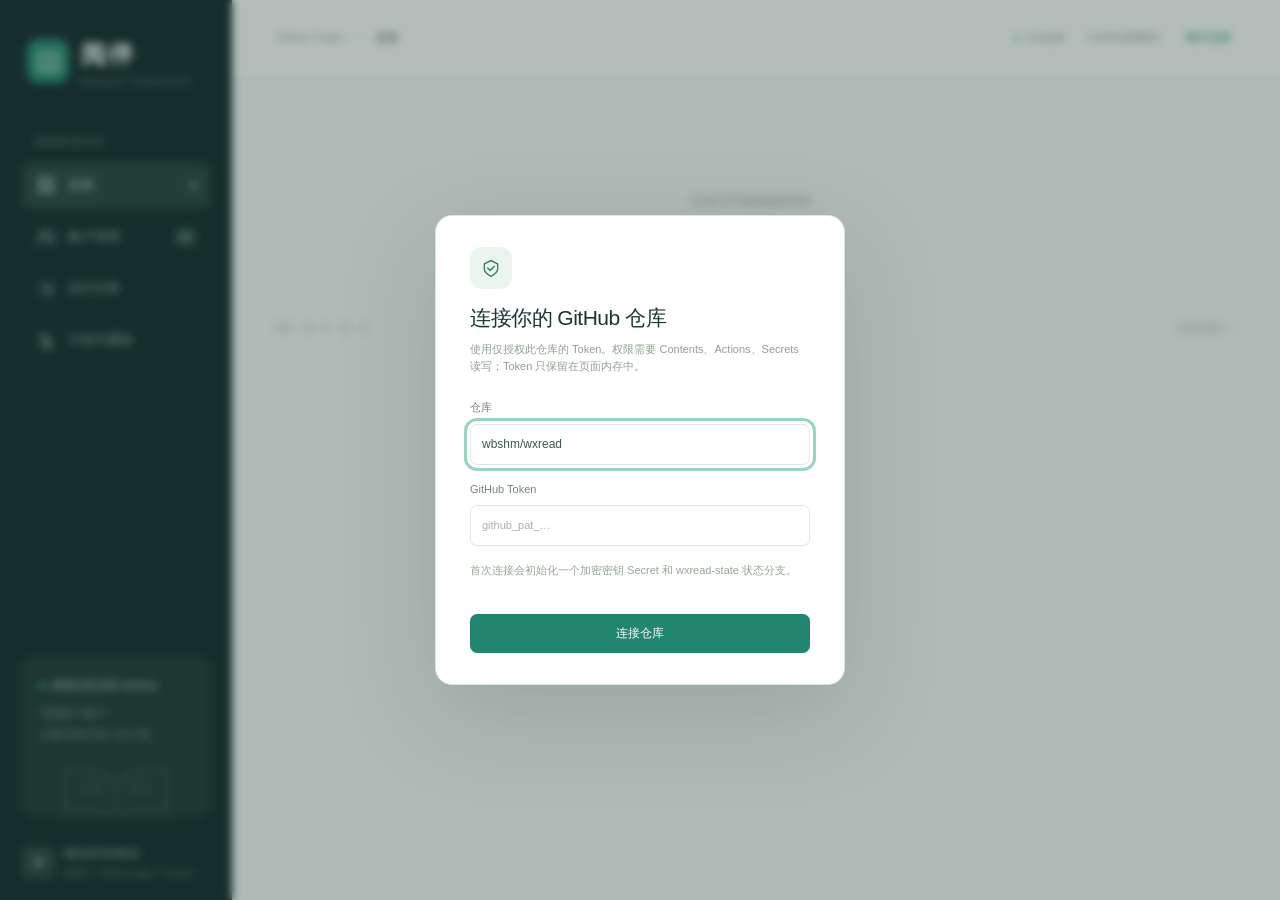
==== pages/index.html @ b6daaddf "Add GitHub Pages account dashboard with encrypted Actions control" ====
<!doctype html>
<html lang="zh-CN">
<head>
  <meta charset="utf-8"><meta name="viewport" content="width=device-width,initial-scale=1">
  <title>阅伴 · 微信读书控制台</title><meta http-equiv="Content-Security-Policy" content="default-src 'self'; script-src 'self' 'wasm-unsafe-eval'; style-src 'self'; img-src 'self' data:; connect-src 'self' https://api.github.com; base-uri 'self'; form-action 'self'">
  <meta name="description" content="一个安静、清晰的微信读书多账户管理空间。">
  <link rel="icon" href="./static/favicon.svg" type="image/svg+xml"><link rel="stylesheet" href="./static/style.css"><script defer src="./static/libsodium.js"></script><script defer src="./static/libsodium-wrappers.js"></script><script defer src="./static/github.js"></script><script defer src="./static/app.js"></script>
</head>
<body>
<svg class="sprite" xmlns="http://www.w3.org/2000/svg"><defs>
  <symbol id="i-book" viewBox="0 0 24 24"><path d="M12 6c-3-2-6-2-9-1v15c3-1 6-1 9 1 3-2 6-2 9-1V5c-3-1-6-1-9 1Zm0 0v15"/></symbol>
  <symbol id="i-grid" viewBox="0 0 24 24"><rect x="3" y="3" width="7" height="7" rx="2"/><rect x="14" y="3" width="7" height="7" rx="2"/><rect x="3" y="14" width="7" height="7" rx="2"/><rect x="14" y="14" width="7" height="7" rx="2"/></symbol>
  <symbol id="i-users" viewBox="0 0 24 24"><circle cx="9" cy="8" r="4"/><path d="M2 21v-2a7 7 0 0 1 14 0v2M17 4a4 4 0 0 1 0 8m1 3a6 6 0 0 1 4 6"/></symbol>
  <symbol id="i-clock" viewBox="0 0 24 24"><circle cx="12" cy="12" r="9"/><path d="M12 7v5l3 2"/></symbol>
  <symbol id="i-list" viewBox="0 0 24 24"><path d="M8 6h13M8 12h13M8 18h13M3 6h.1M3 12h.1M3 18h.1"/></symbol>
  <symbol id="i-settings" viewBox="0 0 24 24"><path d="M4 7h16M4 17h16"/><circle cx="9" cy="7" r="3"/><circle cx="15" cy="17" r="3"/></symbol>
  <symbol id="i-plus" viewBox="0 0 24 24"><path d="M12 5v14M5 12h14"/></symbol>
  <symbol id="i-arrow" viewBox="0 0 24 24"><path d="M5 12h14m-5-5 5 5-5 5"/></symbol>
  <symbol id="i-check" viewBox="0 0 24 24"><path d="m5 12 4 4L19 6"/></symbol>
  <symbol id="i-play" viewBox="0 0 24 24"><path d="m8 5 11 7-11 7Z"/></symbol>
  <symbol id="i-stop" viewBox="0 0 24 24"><rect x="6" y="6" width="12" height="12" rx="2"/></symbol>
  <symbol id="i-mail" viewBox="0 0 24 24"><rect x="3" y="5" width="18" height="14" rx="3"/><path d="m3 6 9 7 9-7"/></symbol>
  <symbol id="i-qr" viewBox="0 0 24 24"><path d="M9 3H3v6h6ZM21 3h-6v6h6ZM9 15H3v6h6ZM15 15h3v3h3v3h-6Zm6-3v3M12 3v3M3 12h3m6 0v6"/></symbol>
  <symbol id="i-close" viewBox="0 0 24 24"><path d="m6 6 12 12M18 6 6 18"/></symbol>
  <symbol id="i-edit" viewBox="0 0 24 24"><path d="m15 5 4 4M4 20l4-1L20 7a3 3 0 0 0-4-4L4 15Z"/></symbol>
  <symbol id="i-shield" viewBox="0 0 24 24"><path d="m12 3 8 4v6c0 4-4 7-8 9-4-2-8-5-8-9V7Zm-4 9 3 3 5-5"/></symbol>
</defs></svg>
<div class="app-shell">
  <aside class="sidebar">
    <a class="brand" href="./"><span class="brand-symbol"><svg class="icon"><use href="#i-book"/></svg></span><span>阅伴<small>WEREAD COMPANION</small></span></a>
    <div class="nav-label">我的阅读空间</div>
    <nav aria-label="主导航">
      <button class="nav-item active" data-view="overview"><svg class="icon"><use href="#i-grid"/></svg>总览<span class="nav-dot"></span></button>
      <button class="nav-item" data-view="accounts"><svg class="icon"><use href="#i-users"/></svg>账户管理<span id="nav-count" class="nav-count">0</span></button>
      <button class="nav-item" data-view="history"><svg class="icon"><use href="#i-list"/></svg>运行记录</button>
      <button class="nav-item" data-view="settings"><svg class="icon"><use href="#i-settings"/></svg>计划与通知</button>
    </nav>
    <div class="sidebar-note"><span class="status-dot"></span>阅读任务交给 Actions<p>管理多个账户，<br>让每天的计划一目了然。</p><svg class="note-book" viewBox="0 0 140 80" aria-hidden="true"><path d="M70 30Q45 5 8 16v50q38-10 62 8 25-18 62-8V16Q95 5 70 30Z"/><path d="M70 30v44M22 30q22-6 34 7M22 43q22-6 34 7M84 37q13-13 33-7M84 50q13-13 33-7"/></svg></div>
    <div class="sidebar-footer"><span class="footer-avatar">阅</span><div>微信读书控制台<small>多账户 · GitHub Pages + Actions</small></div></div>
  </aside>
  <div class="workspace">
    <header class="topbar"><div><span class="topbar-label">GitHub Pages</span><span class="slash">/</span><span id="breadcrumb">总览</span></div><div class="topbar-right"><span class="live-status"><span class="status-dot"></span><span id="connection">正在连接</span></span><span id="today-label"></span><button id="logout" class="text-button" hidden>断开连接</button></div></header>
    <main id="content" aria-live="polite"><div class="loading">正在打开你的阅读空间…</div></main>
    <footer class="page-footer"><span>阅伴 · 每一天，读一点</span><a href="https://github.com/wbshm/wxread" target="_blank" rel="noreferrer">GitHub 项目 ↗</a></footer>
  </div>
</div>
<dialog id="bind-dialog" class="modal">
  <button class="icon-button modal-close" aria-label="关闭" data-close="bind-dialog"><svg class="icon"><use href="#i-close"/></svg></button>
  <div class="dialog-icon"><svg class="icon"><use href="#i-qr"/></svg></div><h2 id="bind-title">添加微信读书账户</h2><p class="muted">使用微信扫码，在手机上确认后即可绑定。</p>
  <div class="tabs"><button class="active" data-bind-tab="qr">扫码绑定</button><button data-bind-tab="import">导入 cURL</button></div>
  <form id="bind-form">
    <label>账户备注<input name="name" maxlength="80" placeholder="例如：我的账户 / 家人的账户"></label>
    <div class="form-row"><label>每次目标时长（分钟）<input name="minutes" type="number" min="0.5" max="1440" step="0.5" value="20" required></label><label>通知邮箱（可选）<input name="email" type="email" placeholder="使用默认收件邮箱"></label></div>
    <div id="qr-panel"><div id="qr-area" class="qr-area"><svg class="icon"><use href="#i-qr"/></svg><span>点击下方按钮生成二维码</span></div><p id="qr-status" class="qr-status">二维码仅用于本次绑定</p><button id="qr-start" class="button primary full" type="submit">生成扫码二维码<svg class="icon"><use href="#i-arrow"/></svg></button></div>
    <div id="import-panel" hidden><label>微信读书 read 请求的 cURL<textarea name="curl" rows="5" placeholder="从浏览器开发者工具复制 cURL (bash)，粘贴在这里"></textarea></label><button class="button primary full" type="submit">导入并绑定</button></div>
    <p id="bind-error" class="form-error" role="alert"></p>
  </form><div class="privacy-note"><svg class="icon"><use href="#i-shield"/></svg>账户信息加密保存；扫码与阅读由 GitHub Actions 执行</div>
</dialog>
<dialog id="edit-dialog" class="modal compact"><button class="icon-button modal-close" aria-label="关闭" data-close="edit-dialog"><svg class="icon"><use href="#i-close"/></svg></button><h2>账户设置</h2><p class="muted">为这个账户安排合适的阅读计划。</p><form id="edit-form"><input name="id" type="hidden"><label>账户备注<input name="name" maxlength="80" required></label><label>每次目标时长（分钟）<input name="minutes" type="number" min="0.5" max="1440" step="0.5" required></label><label>通知邮箱<input name="email" type="email" placeholder="留空使用默认收件邮箱"></label><label class="toggle-label"><span>参加自动阅读计划</span><input name="enabled" type="checkbox" class="switch"></label><p id="edit-error" class="form-error"></p><button class="button primary full">保存设置</button></form><button id="delete-account" class="danger-link">移除这个账户</button></dialog>
<dialog id="auth-dialog" class="modal compact"><div class="dialog-icon"><svg class="icon"><use href="#i-shield"/></svg></div><h2>连接你的 GitHub 仓库</h2><p class="muted">使用仅授权此仓库的 Token。权限需要 Contents、Actions、Secrets 读写；Token 只保留在页面内存中。</p><form id="auth-form"><label>仓库<input name="repository" placeholder="owner/wxread" required autocomplete="off"></label><label>GitHub Token<input name="token" type="password" autocomplete="off" placeholder="github_pat_…" required></label><p class="section-description">首次连接会初始化一个加密密钥 Secret 和 wxread-state 状态分支。</p><p id="auth-error" class="form-error"></p><button class="button primary full">连接仓库</button></form></dialog>
<dialog id="confirm-dialog" class="modal compact"><h2>移除账户</h2><p class="muted">该账户将从阅读计划中移除，已有运行记录会保留。</p><div class="confirm-actions"><button class="button" data-close="confirm-dialog">取消</button><button class="button danger" id="confirm-delete">移除账户</button></div></dialog>
<div id="toast" class="toast" role="status" hidden></div>
</body></html>
---- pages/static/style.css ----
:root{--ink:#1b3434;--muted:#87928f;--accent:#21856f;--accent-dark:#176750;--line:#e8edeb;--paper:#f6f8f7;--sidebar:#162c2c;--font:-apple-system,BlinkMacSystemFont,"Segoe UI","PingFang SC","Microsoft YaHei",sans-serif}*{box-sizing:border-box}body{margin:0;background:var(--paper);color:var(--ink);font-family:var(--font);font-size:14px;line-height:1.6}button,input,textarea,select{font:inherit}button,a,input,select,textarea{-webkit-tap-highlight-color:transparent}button{cursor:pointer}button:disabled{cursor:not-allowed;opacity:.42}a{color:inherit;text-decoration:none}button:focus-visible,a:focus-visible,input:focus-visible,textarea:focus-visible,select:focus-visible{outline:3px solid #9ad5c3;outline-offset:3px}button{transition:background .15s,color .15s,transform .15s}button:active:not(:disabled){transform:translateY(1px)}.sprite{position:absolute;width:0;height:0;overflow:hidden}.icon{width:20px;height:20px;fill:none;stroke:currentColor;stroke-width:1.7;stroke-linecap:round;stroke-linejoin:round;flex-shrink:0}.app-shell{display:flex;min-height:100vh}.sidebar{width:232px;position:fixed;inset:0 auto 0 0;background:var(--sidebar);color:#afc1bd;padding:34px 22px 20px;display:flex;flex-direction:column;z-index:5}.brand{display:flex;gap:12px;align-items:center;color:white;font-size:25px;font-weight:600;letter-spacing:2px;padding-left:5px}.brand-symbol{width:42px;height:44px;background:#2d8c74;border-radius:12px;display:grid;place-items:center}.brand-symbol .icon{width:25px;height:25px}.brand small{font-size:8px;font-weight:400;letter-spacing:1.5px;display:block;color:#92aca5;margin-top:2px}.nav-label{font-size:10px;color:#78938c;margin:45px 13px 13px;letter-spacing:1.5px}.nav-item{display:flex;align-items:center;gap:12px;border:0;background:transparent;color:#a0b8b1;width:100%;text-align:left;border-radius:8px;padding:12px 14px;margin-bottom:7px;font-size:13px}.nav-item.active{background:#29463f;color:#d2f4e7}.nav-item:hover{background:#234039}.nav-count{margin-left:auto;background:#36564b;min-width:21px;text-align:center;border-radius:5px;font-size:10px}.nav-dot{width:5px;height:5px;border-radius:100%;background:#a2d9c0;margin-left:auto}.nav-item:not(.active) .nav-dot{display:none}.sidebar-note{padding:20px 17px 0;background:#203935;border:1px solid #2c4740;border-radius:12px;margin-top:auto;font-size:11px;color:#cee3d8;overflow:hidden}.sidebar-note p{font-size:11px;line-height:1.9;color:#8fa89c;margin:9px 0 6px}.note-book{height:65px;width:140px;fill:none;stroke:#527e6a;stroke-width:1.5;display:block;margin:14px auto -8px}.status-dot{width:6px;height:6px;display:inline-block;background:#59b998;border-radius:50%;margin-right:6px}.sidebar-footer{display:flex;align-items:center;gap:9px;padding-top:28px;font-size:11px}.footer-avatar{display:grid;place-items:center;border:1px solid #3b5651;background:#2b433f;border-radius:9px;width:33px;height:33px;color:#c5dbd0}.sidebar-footer small{display:block;color:#6e8c82;font-size:9px;margin-top:3px}.workspace{margin-left:232px;flex:1;min-width:0}.topbar{height:77px;border-bottom:1px solid var(--line);padding:0 44px;background:#ffffffb3;display:flex;justify-content:space-between;align-items:center;font-size:11px}.topbar-label{color:#96a29e}.slash{margin:0 14px;color:#c0cbc6}.topbar-right{display:flex;align-items:center;gap:22px;color:#83948b}.live-status{font-size:10px;display:flex;align-items:center}.live-status .status-dot{width:5px;height:5px}main{max-width:1390px;margin:auto;padding:35px 44px 20px}.page-header{display:flex;justify-content:space-between;gap:15px;align-items:center;margin-bottom:30px}.eyebrow{font-size:10px;letter-spacing:2px;color:var(--accent);margin-bottom:7px;font-weight:600}.page-header h1{font-size:28px;font-weight:600;letter-spacing:-.8px;line-height:1.3;margin:0 0 9px}.page-header p{margin:0;color:#83918b;font-size:12px}.header-actions{display:flex;gap:10px}.button{border:1px solid #dce5e0;background:#fff;border-radius:7px;display:inline-flex;align-items:center;justify-content:center;gap:8px;padding:10px 15px;line-height:1.4;font-size:12px;color:#50635c;font-weight:500;white-space:nowrap}.button:hover{background:#eef5f1}.button .icon{width:16px;height:16px}.button.primary{background:var(--accent);color:#fff;border-color:var(--accent)}.button.primary:hover{background:var(--accent-dark)}.button.small{padding:7px 11px;font-size:11px}.button.danger{background:#b94d45;color:#fff;border-color:#b94d45}.metrics{display:grid;grid-template-columns:repeat(4,1fr);gap:17px;margin-bottom:23px}.metric{border:1px solid var(--line);background:white;border-radius:11px;padding:20px 21px}.metric-top{display:flex;justify-content:space-between;align-items:center;color:#83958a;font-size:11px}.metric-icon{width:30px;height:30px;background:#f0f7f2;color:#4d8870;border-radius:8px;display:grid;place-items:center}.metric-icon .icon{width:17px;height:17px}.metric-value{margin:12px 0 4px;font-size:29px;letter-spacing:-1px;font-weight:600;font-variant-numeric:tabular-nums;line-height:1.25}.metric-value small{font-size:10px;font-weight:400;letter-spacing:0;color:#8a9790;margin-left:5px}.metric-note{font-size:10px;color:#9ba69e}.panel{background:#fff;border:1px solid var(--line);border-radius:11px;overflow:hidden;margin-bottom:22px}.panel-head{display:flex;align-items:center;justify-content:space-between;padding:20px 24px;border-bottom:1px solid #f0f3f1;gap:12px}.panel-head h2{margin:0;font-size:14px;font-weight:600}.panel-head h2 span{margin-left:8px;color:#93a39a;font-weight:400;font-size:11px}.panel-head p{margin:4px 0 0;color:#96a299;font-size:10px}.text-button{display:inline-flex;align-items:center;gap:7px;color:var(--accent);font-size:11px;border:0;background:none;padding:5px}.text-button .icon{width:14px;height:14px}.overview-lower{display:grid;grid-template-columns:minmax(0,1.45fr) minmax(0,1fr);gap:22px}.chart{padding:20px 22px 10px}.chart svg{width:100%;height:158px;overflow:visible;display:block}.chart .gridline{stroke:#edf1ee;stroke-width:1;stroke-dasharray:3 4}.chart .axis-text{font-size:9px;fill:#9ca69f}.chart .bar{fill:#6eae94}.chart .bar.today{fill:#288269}.chart .bar-base{fill:#edf5ef}.chart-caption{font-size:10px;color:#98a49c;display:flex;justify-content:space-between;margin:9px 0}.legend::before{content:"";display:inline-block;width:6px;height:6px;background:#6eae94;border-radius:2px;margin-right:6px}.schedule-summary{padding:22px 24px 25px}.summary-row{display:flex;align-items:center;justify-content:space-between;margin:0 0 20px;font-size:11px;color:#8e9c92;gap:10px}.summary-row strong{color:#455a4e;font-size:12px;font-weight:500}.summary-next{display:flex;align-items:center;gap:12px;background:#f2f7f3;padding:14px;border-radius:8px;font-size:10px;color:#889b8a;margin-top:22px}.summary-next .icon{color:#649076;width:23px;height:23px}.summary-next strong{display:block;color:#476851;font-size:12px;font-weight:500;margin-top:3px}.empty{padding:36px 20px 38px;text-align:center}.empty-icon{width:66px;height:66px;background:#f0f6f1;border:1px solid #e4eee5;color:#75a38a;display:grid;place-items:center;border-radius:18px;margin:0 auto 15px;transform:rotate(-5deg)}.empty-icon .icon{width:32px;height:32px;transform:rotate(5deg)}.empty h3{font-size:15px;margin:0 0 7px;font-weight:500}.empty p{font-size:11px;color:#94a297;margin:0 0 20px;line-height:1.9}.empty .button{padding:9px 14px}.table-wrap{overflow-x:auto}.data-table{width:100%;border-collapse:collapse;text-align:left;white-space:nowrap}.data-table th{font-size:10px;font-weight:400;color:#95a399;padding:12px 24px;background:#fafcfb}.data-table td{padding:18px 24px;font-size:11px;border-top:1px solid #f0f3f1;color:#5e7166}.account-name{display:flex;align-items:center;gap:11px}.avatar{width:36px;height:36px;border-radius:11px;color:#45816b;display:grid;place-items:center;font-size:15px;font-weight:500;background:#eaf3ed}.account-name strong{display:block;color:#344f40;font-size:12px;font-weight:500}.account-name small{display:block;color:#9ca99e;font-size:9px;margin-top:3px}.badge{display:inline-flex;align-items:center;gap:5px;padding:3px 7px;border-radius:5px;background:#eef6ef;color:#5a8c67;font-size:10px}.badge::before{content:"";width:4px;height:4px;background:currentColor;border-radius:50%}.badge.warning{background:#fff5e6;color:#bc9650}.badge.failed{background:#fff0ed;color:#bf786b}.badge.running,.badge.queued{background:#eaf3ff;color:#698bb8}.badge.cancelled,.badge.interrupted{background:#f1f3f2;color:#919b93}.row-actions{display:flex;gap:6px;justify-content:flex-end}.icon-button{width:31px;height:31px;display:inline-grid;place-items:center;border:1px solid #e3eae5;border-radius:7px;color:#809587;background:white}.icon-button:hover{background:#eef5f0}.icon-button .icon{width:15px;height:15px}progress{display:block;width:85px;height:4px;border:0;background:#eef3ee;margin-top:7px;border-radius:3px;overflow:hidden}progress::-webkit-progress-bar{background:#edf3ee}progress::-webkit-progress-value{background:#4f9b79;border-radius:3px}.settings-layout{display:grid;grid-template-columns:minmax(0,1.2fr) minmax(240px,.7fr);gap:22px;align-items:start}.settings-body{padding:23px 25px}.settings-body .button{margin-top:9px}.form-row{display:grid;grid-template-columns:1fr 1fr;gap:16px}label{display:block;font-size:11px;color:#728879;margin-bottom:16px}input:not([type=checkbox]),select,textarea{display:block;width:100%;padding:10px 11px;border:1px solid #dfe8e1;border-radius:7px;background:#fff;color:#3d5948;font-size:12px;margin-top:7px;min-width:0}textarea{resize:vertical;line-height:1.6}input::placeholder,textarea::placeholder{color:#a6b2a8;font-size:11px}label small{display:block;color:#a0ac9f;font-size:10px;margin-top:5px}.toggle-label{display:flex;align-items:center;justify-content:space-between;gap:15px}.switch{appearance:none;width:32px;height:19px;border-radius:20px;background:#dbe4dc;position:relative;flex-shrink:0;cursor:pointer;margin:0}.switch:after{content:"";position:absolute;width:13px;height:13px;top:3px;left:3px;border-radius:50%;background:white;box-shadow:0 1px 2px #0002;transition:left .15s}.switch:checked{background:var(--accent)}.switch:checked:after{left:16px}.hint-panel{padding:24px;color:#7e9282;font-size:11px;line-height:1.9;background:#f1f6f1;border:1px solid #e3ebe1;border-radius:11px}.hint-panel h3{color:#4e6e56;font-size:13px;font-weight:500;margin:0 0 12px}.hint-panel p{margin:0 0 15px}.hint-panel a{color:var(--accent);text-decoration:underline}.hint-panel code{font-size:10px}.page-footer{max-width:1390px;margin:auto;padding:10px 44px 24px;display:flex;justify-content:space-between;color:#a5afa7;font-size:9px;letter-spacing:.4px}.page-footer a{letter-spacing:0;color:#94a49a}.modal{border:1px solid #dce6dd;border-radius:17px;width:min(510px,calc(100vw - 32px));padding:31px 34px;color:var(--ink);box-shadow:0 30px 100px #122d2925}.modal::backdrop{background:#18332a50;backdrop-filter:blur(4px)}.modal h2{font-size:21px;font-weight:500;letter-spacing:-.5px;margin:12px 0 6px}.modal .muted{font-size:11px;color:#91a090;margin:0 0 23px}.modal-close{position:absolute;top:17px;right:17px;border:0;background:#f4f7f4}.dialog-icon{width:42px;height:42px;border-radius:12px;background:#eaf5ee;color:#388363;display:grid;place-items:center}.tabs{display:flex;border-bottom:1px solid var(--line);margin-bottom:21px;gap:23px}.tabs button{padding:0 0 10px;background:none;border:0;color:#8b9d8f;font-size:12px;border-bottom:2px solid transparent}.tabs button.active{color:var(--accent);border-color:var(--accent)}.qr-area{margin:10px auto 12px;width:204px;height:204px;display:flex;flex-direction:column;align-items:center;justify-content:center;border:1px solid #e2eae2;border-radius:12px;background:#fafcf9;gap:13px;color:#b0c1b0}.qr-area .icon{height:48px;width:48px;stroke-width:1}.qr-area span{font-size:10px}.qr-area img{width:186px;height:186px;object-fit:contain;image-rendering:pixelated}.qr-status{text-align:center;font-size:11px;color:#8d9d8a;margin:0 0 18px;min-height:18px}.full{width:100%}.privacy-note{display:flex;align-items:center;justify-content:center;gap:6px;color:#9aaa96;font-size:10px;padding-top:19px;margin-top:14px;border-top:1px solid #eef2ec}.privacy-note .icon{width:13px;height:13px}.form-error{color:#b87061;font-size:11px;margin:12px 0 0;min-height:16px}.modal.compact{max-width:410px}.danger-link{display:block;background:none;border:0;color:#b97d6b;font-size:11px;margin:18px auto 0}.confirm-actions{display:flex;justify-content:flex-end;gap:10px}.toast{position:fixed;bottom:25px;left:calc(50% + 100px);transform:translateX(-50%);background:#284a3d;color:#e8f7ed;font-size:12px;padding:12px 20px;border-radius:9px;box-shadow:0 6px 24px #23413125;z-index:30;max-width:80vw}.toast.error{background:#94574b}.loading{padding:80px;text-align:center;color:#90a091;font-size:12px}[hidden]{display:none!important}.history-message{white-space:normal;min-width:200px;max-width:300px}.search-input{max-width:240px;margin:0!important;font-size:11px!important}.helper-message{font-size:11px;color:#9aa798;padding:0 24px 18px;margin:0}.metric .metric-value.mini{font-size:23px}.settings-status{font-size:11px;color:#819686;margin-left:10px}.section-description{font-size:11px;color:#96a695;margin:0 0 18px}.actions-group{display:flex;align-items:center;gap:7px}.subtle-tag{background:#f3f6f3;font-size:9px;padding:4px 7px;color:#8b9d8d;border-radius:4px}.notification-status{font-size:10px;color:#8a9c89;padding-top:3px}
@media(min-width:1600px){main{padding-top:46px}.metric{padding:26px}.empty{padding:50px 20px}.chart svg{height:190px}.topbar{padding-left:max(44px,calc((100vw - 1390px - 232px)/2 + 44px))}}
@media(max-width:1150px){.sidebar{width:205px;padding:30px 17px 18px}.workspace{margin-left:205px}main{padding:28px}.topbar{padding:0 28px}.page-footer{padding:10px 28px 24px}.metrics{gap:10px}.metric{padding:15px}.data-table td,.data-table th{padding:15px}.overview-lower{gap:15px}.settings-layout{gap:16px}.page-header h1{font-size:25px}.header-actions .button{padding:9px 12px}}
@media(max-width:800px){.sidebar{width:76px;padding:25px 12px}.brand{padding:0;gap:0;justify-content:center}.brand>span:last-child,.nav-label,.sidebar-note,.sidebar-footer,.nav-count,.nav-dot{display:none}.brand-symbol{width:39px;height:39px}.nav-item{font-size:0;padding:14px;gap:0;justify-content:center;margin-bottom:10px}.sidebar nav{margin-top:35px}.nav-item .icon{width:21px;height:21px}.workspace{margin-left:76px}.topbar{height:65px;padding:0 22px}.topbar-right{gap:9px}#today-label{display:none}main{padding:26px 22px}.page-header{align-items:flex-start;flex-wrap:wrap;margin-bottom:23px}.metrics{grid-template-columns:repeat(2,1fr)}.overview-lower,.settings-layout{grid-template-columns:1fr}.page-footer{padding:10px 22px 20px}.toast{left:calc(50% + 38px)}.header-actions{margin-top:7px}.data-table td,.data-table th{padding:15px 18px}.modal{padding:26px}.panel-head{padding:17px 20px}.empty{padding:30px 20px}.settings-body{padding:20px}}
@media(max-width:480px){.sidebar{width:62px;padding:24px 7px}.workspace{margin-left:62px}main{padding:23px 15px}.topbar{padding:0 15px}.topbar-label{display:none}.slash{display:none}.page-header h1{font-size:23px}.page-header p{font-size:11px}.metrics{gap:9px}.metric{padding:13px}.metric-value{font-size:27px}.metric-top{font-size:10px}.metric-icon{width:25px;height:25px}.header-actions .button{font-size:11px}.page-footer{padding:8px 15px 20px;font-size:8px}.form-row{gap:10px;grid-template-columns:1fr}.modal{padding:24px}.toast{left:calc(50% + 31px)}.panel-head h2{font-size:13px}.panel-head{padding:15px}.settings-body{padding:18px}.search-input{max-width:150px}}
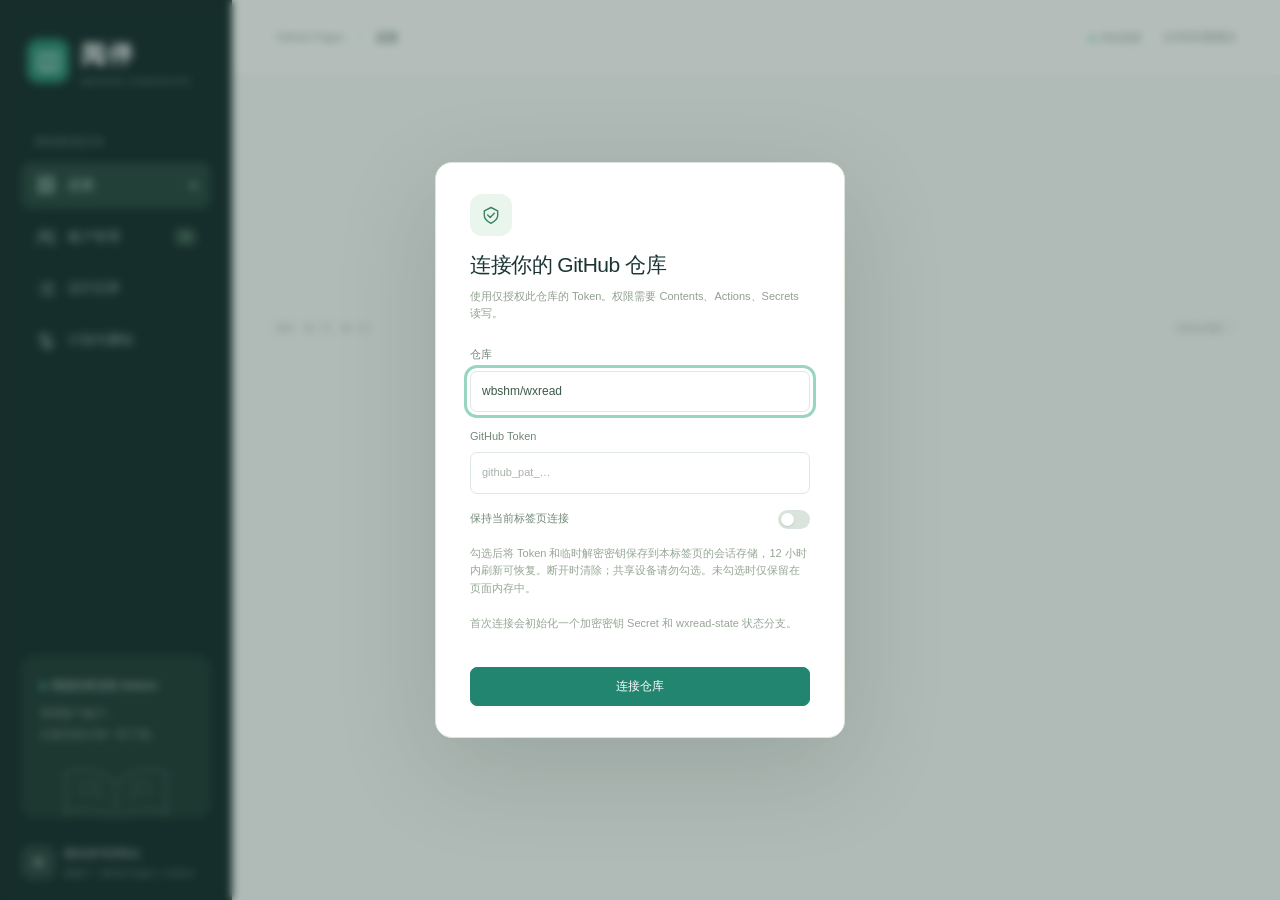
==== commit b2a38cd0: "Keep Pages sessions stable across network failures and reloads" ====
--- a/pages/index.html
+++ b/pages/index.html
@@ -4,7 +4,7 @@
   <meta charset="utf-8"><meta name="viewport" content="width=device-width,initial-scale=1">
   <title>阅伴 · 微信读书控制台</title><meta http-equiv="Content-Security-Policy" content="default-src 'self'; script-src 'self' 'wasm-unsafe-eval'; style-src 'self'; img-src 'self' data:; connect-src 'self' https://api.github.com; base-uri 'self'; form-action 'self'">
   <meta name="description" content="一个安静、清晰的微信读书多账户管理空间。">
-  <link rel="icon" href="./static/favicon.svg" type="image/svg+xml"><link rel="stylesheet" href="./static/style.css"><script defer src="./static/libsodium.js"></script><script defer src="./static/libsodium-wrappers.js"></script><script defer src="./static/github.js"></script><script defer src="./static/app.js"></script>
+  <link rel="icon" href="./static/favicon.svg" type="image/svg+xml"><link rel="stylesheet" href="./static/style.css"><script defer src="./static/libsodium.js"></script><script defer src="./static/libsodium-wrappers.js"></script><script defer src="./static/github.js"></script><script defer src="./static/notifications.js"></script><script defer src="./static/app.js"></script>
 </head>
 <body>
 <svg class="sprite" xmlns="http://www.w3.org/2000/svg"><defs>
@@ -57,7 +57,7 @@
   </form><div class="privacy-note"><svg class="icon"><use href="#i-shield"/></svg>账户信息加密保存；扫码与阅读由 GitHub Actions 执行</div>
 </dialog>
 <dialog id="edit-dialog" class="modal compact"><button class="icon-button modal-close" aria-label="关闭" data-close="edit-dialog"><svg class="icon"><use href="#i-close"/></svg></button><h2>账户设置</h2><p class="muted">为这个账户安排合适的阅读计划。</p><form id="edit-form"><input name="id" type="hidden"><label>账户备注<input name="name" maxlength="80" required></label><label>每次目标时长（分钟）<input name="minutes" type="number" min="0.5" max="1440" step="0.5" required></label><label>通知邮箱<input name="email" type="email" placeholder="留空使用默认收件邮箱"></label><label class="toggle-label"><span>参加自动阅读计划</span><input name="enabled" type="checkbox" class="switch"></label><p id="edit-error" class="form-error"></p><button class="button primary full">保存设置</button></form><button id="delete-account" class="danger-link">移除这个账户</button></dialog>
-<dialog id="auth-dialog" class="modal compact"><div class="dialog-icon"><svg class="icon"><use href="#i-shield"/></svg></div><h2>连接你的 GitHub 仓库</h2><p class="muted">使用仅授权此仓库的 Token。权限需要 Contents、Actions、Secrets 读写；Token 只保留在页面内存中。</p><form id="auth-form"><label>仓库<input name="repository" placeholder="owner/wxread" required autocomplete="off"></label><label>GitHub Token<input name="token" type="password" autocomplete="off" placeholder="github_pat_…" required></label><p class="section-description">首次连接会初始化一个加密密钥 Secret 和 wxread-state 状态分支。</p><p id="auth-error" class="form-error"></p><button class="button primary full">连接仓库</button></form></dialog>
+<dialog id="auth-dialog" class="modal compact"><div class="dialog-icon"><svg class="icon"><use href="#i-shield"/></svg></div><h2>连接你的 GitHub 仓库</h2><p class="muted">使用仅授权此仓库的 Token。权限需要 Contents、Actions、Secrets 读写。</p><form id="auth-form"><label>仓库<input name="repository" placeholder="owner/wxread" required autocomplete="off"></label><label>GitHub Token<input name="token" type="password" autocomplete="off" placeholder="github_pat_…" required></label><label class="toggle-label"><span>保持当前标签页连接</span><input name="remember" type="checkbox" class="switch"></label><p class="section-description">勾选后将 Token 和临时解密密钥保存到本标签页的会话存储，12 小时内刷新可恢复。断开时清除；共享设备请勿勾选。未勾选时仅保留在页面内存中。</p><p class="section-description">首次连接会初始化一个加密密钥 Secret 和 wxread-state 状态分支。</p><p id="auth-error" class="form-error" role="status"></p><button class="button primary full">连接仓库</button></form></dialog>
 <dialog id="confirm-dialog" class="modal compact"><h2>移除账户</h2><p class="muted">该账户将从阅读计划中移除，已有运行记录会保留。</p><div class="confirm-actions"><button class="button" data-close="confirm-dialog">取消</button><button class="button danger" id="confirm-delete">移除账户</button></div></dialog>
 <div id="toast" class="toast" role="status" hidden></div>
 </body></html>
--- a/pages/static/style.css
+++ b/pages/static/style.css
@@ -3,3 +3,5 @@
 @media(max-width:1150px){.sidebar{width:205px;padding:30px 17px 18px}.workspace{margin-left:205px}main{padding:28px}.topbar{padding:0 28px}.page-footer{padding:10px 28px 24px}.metrics{gap:10px}.metric{padding:15px}.data-table td,.data-table th{padding:15px}.overview-lower{gap:15px}.settings-layout{gap:16px}.page-header h1{font-size:25px}.header-actions .button{padding:9px 12px}}
 @media(max-width:800px){.sidebar{width:76px;padding:25px 12px}.brand{padding:0;gap:0;justify-content:center}.brand>span:last-child,.nav-label,.sidebar-note,.sidebar-footer,.nav-count,.nav-dot{display:none}.brand-symbol{width:39px;height:39px}.nav-item{font-size:0;padding:14px;gap:0;justify-content:center;margin-bottom:10px}.sidebar nav{margin-top:35px}.nav-item .icon{width:21px;height:21px}.workspace{margin-left:76px}.topbar{height:65px;padding:0 22px}.topbar-right{gap:9px}#today-label{display:none}main{padding:26px 22px}.page-header{align-items:flex-start;flex-wrap:wrap;margin-bottom:23px}.metrics{grid-template-columns:repeat(2,1fr)}.overview-lower,.settings-layout{grid-template-columns:1fr}.page-footer{padding:10px 22px 20px}.toast{left:calc(50% + 38px)}.header-actions{margin-top:7px}.data-table td,.data-table th{padding:15px 18px}.modal{padding:26px}.panel-head{padding:17px 20px}.empty{padding:30px 20px}.settings-body{padding:20px}}
 @media(max-width:480px){.sidebar{width:62px;padding:24px 7px}.workspace{margin-left:62px}main{padding:23px 15px}.topbar{padding:0 15px}.topbar-label{display:none}.slash{display:none}.page-header h1{font-size:23px}.page-header p{font-size:11px}.metrics{gap:9px}.metric{padding:13px}.metric-value{font-size:27px}.metric-top{font-size:10px}.metric-icon{width:25px;height:25px}.header-actions .button{font-size:11px}.page-footer{padding:8px 15px 20px;font-size:8px}.form-row{gap:10px;grid-template-columns:1fr}.modal{padding:24px}.toast{left:calc(50% + 31px)}.panel-head h2{font-size:13px}.panel-head{padding:15px}.settings-body{padding:18px}.search-input{max-width:150px}}
+
+.notification-panel summary{cursor:pointer;list-style:none}.notification-panel summary::-webkit-details-marker{display:none}.notification-panel summary>.icon{transition:transform .2s}.notification-panel[open] summary>.icon{transform:rotate(90deg)}.notification-panel:not([open])>.panel-head{border-bottom:0}.notification-panel details{margin:16px 0}.notification-panel details summary{color:var(--muted);font-size:13px;margin-bottom:12px}
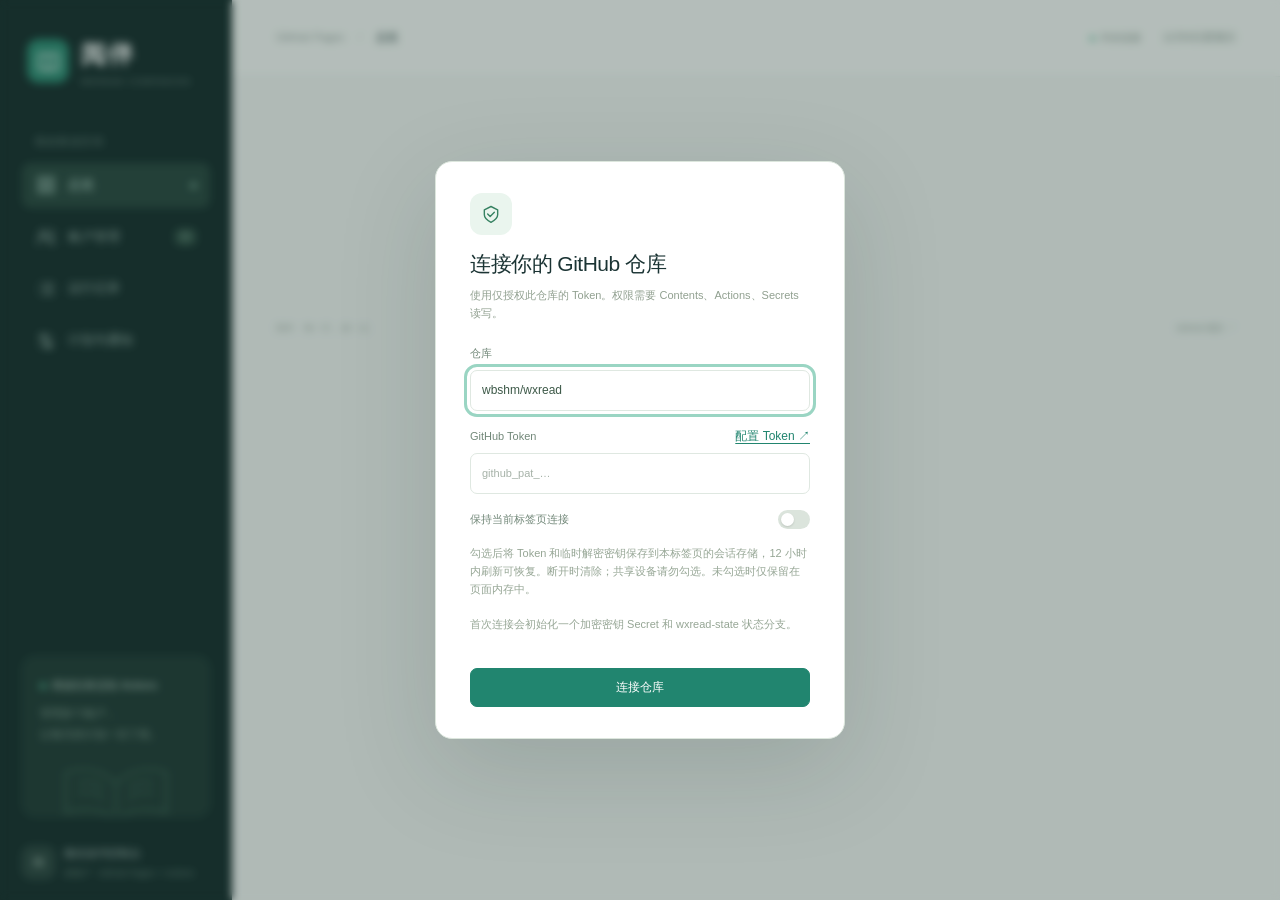
==== commit 25266e3d: "Refresh Web documentation with screenshots and dashboard links" ====
--- a/pages/index.html
+++ b/pages/index.html
@@ -57,7 +57,19 @@
   </form><div class="privacy-note"><svg class="icon"><use href="#i-shield"/></svg>账户信息加密保存；扫码与阅读由 GitHub Actions 执行</div>
 </dialog>
 <dialog id="edit-dialog" class="modal compact"><button class="icon-button modal-close" aria-label="关闭" data-close="edit-dialog"><svg class="icon"><use href="#i-close"/></svg></button><h2>账户设置</h2><p class="muted">为这个账户安排合适的阅读计划。</p><form id="edit-form"><input name="id" type="hidden"><label>账户备注<input name="name" maxlength="80" required></label><label>每次目标时长（分钟）<input name="minutes" type="number" min="0.5" max="1440" step="0.5" required></label><label>通知邮箱<input name="email" type="email" placeholder="留空使用默认收件邮箱"></label><label class="toggle-label"><span>参加自动阅读计划</span><input name="enabled" type="checkbox" class="switch"></label><p id="edit-error" class="form-error"></p><button class="button primary full">保存设置</button></form><button id="delete-account" class="danger-link">移除这个账户</button></dialog>
-<dialog id="auth-dialog" class="modal compact"><div class="dialog-icon"><svg class="icon"><use href="#i-shield"/></svg></div><h2>连接你的 GitHub 仓库</h2><p class="muted">使用仅授权此仓库的 Token。权限需要 Contents、Actions、Secrets 读写。</p><form id="auth-form"><label>仓库<input name="repository" placeholder="owner/wxread" required autocomplete="off"></label><label>GitHub Token<input name="token" type="password" autocomplete="off" placeholder="github_pat_…" required></label><label class="toggle-label"><span>保持当前标签页连接</span><input name="remember" type="checkbox" class="switch"></label><p class="section-description">勾选后将 Token 和临时解密密钥保存到本标签页的会话存储，12 小时内刷新可恢复。断开时清除；共享设备请勿勾选。未勾选时仅保留在页面内存中。</p><p class="section-description">首次连接会初始化一个加密密钥 Secret 和 wxread-state 状态分支。</p><p id="auth-error" class="form-error" role="status"></p><button class="button primary full">连接仓库</button></form></dialog>
+<dialog id="auth-dialog" class="modal compact">
+  <div class="dialog-icon"><svg class="icon"><use href="#i-shield"/></svg></div>
+  <h2>连接你的 GitHub 仓库</h2>
+  <p class="muted">使用仅授权此仓库的 Token。权限需要 Contents、Actions、Secrets 读写。</p>
+  <form id="auth-form">
+    <label>仓库<input name="repository" placeholder="owner/wxread" required autocomplete="off"></label>
+    <label><span class="token-field-title">GitHub Token<a id="token-settings-link" class="token-settings-link" href="https://github.com/settings/personal-access-tokens" target="_blank" rel="noopener noreferrer">配置 Token ↗</a></span><input name="token" type="password" aria-label="GitHub Token" autocomplete="off" placeholder="github_pat_…" required></label>
+    <label class="toggle-label"><span>保持当前标签页连接</span><input name="remember" type="checkbox" class="switch"></label>
+    <p class="section-description">勾选后将 Token 和临时解密密钥保存到本标签页的会话存储，12 小时内刷新可恢复。断开时清除；共享设备请勿勾选。未勾选时仅保留在页面内存中。</p>
+    <p class="section-description">首次连接会初始化一个加密密钥 Secret 和 wxread-state 状态分支。</p>
+    <p id="auth-error" class="form-error" role="status"></p><button class="button primary full">连接仓库</button>
+  </form>
+</dialog>
 <dialog id="confirm-dialog" class="modal compact"><h2>移除账户</h2><p class="muted">该账户将从阅读计划中移除，已有运行记录会保留。</p><div class="confirm-actions"><button class="button" data-close="confirm-dialog">取消</button><button class="button danger" id="confirm-delete">移除账户</button></div></dialog>
 <div id="toast" class="toast" role="status" hidden></div>
 </body></html>
--- a/pages/static/style.css
+++ b/pages/static/style.css
@@ -5,3 +5,4 @@
 @media(max-width:480px){.sidebar{width:62px;padding:24px 7px}.workspace{margin-left:62px}main{padding:23px 15px}.topbar{padding:0 15px}.topbar-label{display:none}.slash{display:none}.page-header h1{font-size:23px}.page-header p{font-size:11px}.metrics{gap:9px}.metric{padding:13px}.metric-value{font-size:27px}.metric-top{font-size:10px}.metric-icon{width:25px;height:25px}.header-actions .button{font-size:11px}.page-footer{padding:8px 15px 20px;font-size:8px}.form-row{gap:10px;grid-template-columns:1fr}.modal{padding:24px}.toast{left:calc(50% + 31px)}.panel-head h2{font-size:13px}.panel-head{padding:15px}.settings-body{padding:18px}.search-input{max-width:150px}}
 
 .notification-panel summary{cursor:pointer;list-style:none}.notification-panel summary::-webkit-details-marker{display:none}.notification-panel summary>.icon{transition:transform .2s}.notification-panel[open] summary>.icon{transform:rotate(90deg)}.notification-panel:not([open])>.panel-head{border-bottom:0}.notification-panel details{margin:16px 0}.notification-panel details summary{color:var(--muted);font-size:13px;margin-bottom:12px}
+.token-field-title{display:flex;align-items:center;justify-content:space-between;gap:12px}.token-settings-link{color:var(--accent);font-size:12px;text-decoration:underline;text-underline-offset:3px}.token-settings-link:hover{color:var(--accent-dark)}
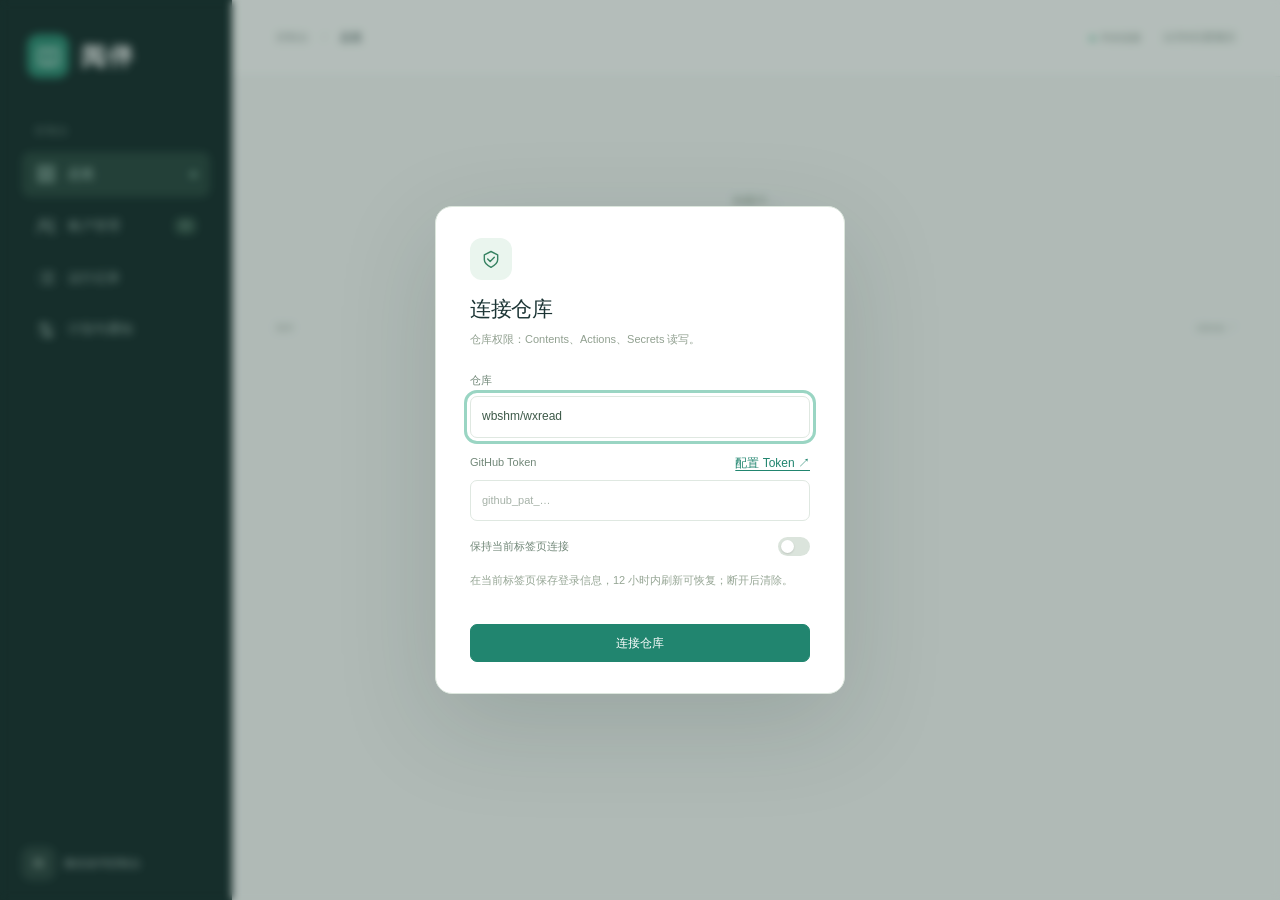
==== commit 2795d591: "Simplify dashboard copy and remove explanatory panels" ====
--- a/pages/index.html
+++ b/pages/index.html
@@ -3,8 +3,8 @@
 <head>
   <meta charset="utf-8"><meta name="viewport" content="width=device-width,initial-scale=1">
   <title>阅伴 · 微信读书控制台</title><meta http-equiv="Content-Security-Policy" content="default-src 'self'; script-src 'self' 'wasm-unsafe-eval'; style-src 'self'; img-src 'self' data:; connect-src 'self' https://api.github.com; base-uri 'self'; form-action 'self'">
-  <meta name="description" content="一个安静、清晰的微信读书多账户管理空间。">
-  <link rel="icon" href="./static/favicon.svg" type="image/svg+xml"><link rel="stylesheet" href="./static/style.css"><script defer src="./static/libsodium.js"></script><script defer src="./static/libsodium-wrappers.js"></script><script defer src="./static/github.js"></script><script defer src="./static/notifications.js"></script><script defer src="./static/app.js"></script>
+  <meta name="description" content="微信读书多账户管理">
+  <link rel="icon" href="./static/favicon.svg" type="image/svg+xml"><link rel="stylesheet" href="./static/style.css?v=e3573c5800"><script defer src="./static/libsodium.js?v=0a66b0fdfb"></script><script defer src="./static/libsodium-wrappers.js?v=828884732c"></script><script defer src="./static/github.js?v=95f7320fa6"></script><script defer src="./static/notifications.js?v=df425afe13"></script><script defer src="./static/app.js?v=532c3c7770"></script>
 </head>
 <body>
 <svg class="sprite" xmlns="http://www.w3.org/2000/svg"><defs>
@@ -27,49 +27,47 @@
 </defs></svg>
 <div class="app-shell">
   <aside class="sidebar">
-    <a class="brand" href="./"><span class="brand-symbol"><svg class="icon"><use href="#i-book"/></svg></span><span>阅伴<small>WEREAD COMPANION</small></span></a>
-    <div class="nav-label">我的阅读空间</div>
+    <a class="brand" href="./"><span class="brand-symbol"><svg class="icon"><use href="#i-book"/></svg></span><span>阅伴</span></a>
+    <div class="nav-label">控制台</div>
     <nav aria-label="主导航">
       <button class="nav-item active" data-view="overview"><svg class="icon"><use href="#i-grid"/></svg>总览<span class="nav-dot"></span></button>
       <button class="nav-item" data-view="accounts"><svg class="icon"><use href="#i-users"/></svg>账户管理<span id="nav-count" class="nav-count">0</span></button>
       <button class="nav-item" data-view="history"><svg class="icon"><use href="#i-list"/></svg>运行记录</button>
       <button class="nav-item" data-view="settings"><svg class="icon"><use href="#i-settings"/></svg>计划与通知</button>
     </nav>
-    <div class="sidebar-note"><span class="status-dot"></span>阅读任务交给 Actions<p>管理多个账户，<br>让每天的计划一目了然。</p><svg class="note-book" viewBox="0 0 140 80" aria-hidden="true"><path d="M70 30Q45 5 8 16v50q38-10 62 8 25-18 62-8V16Q95 5 70 30Z"/><path d="M70 30v44M22 30q22-6 34 7M22 43q22-6 34 7M84 37q13-13 33-7M84 50q13-13 33-7"/></svg></div>
-    <div class="sidebar-footer"><span class="footer-avatar">阅</span><div>微信读书控制台<small>多账户 · GitHub Pages + Actions</small></div></div>
+    <div class="sidebar-footer"><span class="footer-avatar">阅</span><div>微信读书控制台</div></div>
   </aside>
   <div class="workspace">
-    <header class="topbar"><div><span class="topbar-label">GitHub Pages</span><span class="slash">/</span><span id="breadcrumb">总览</span></div><div class="topbar-right"><span class="live-status"><span class="status-dot"></span><span id="connection">正在连接</span></span><span id="today-label"></span><button id="logout" class="text-button" hidden>断开连接</button></div></header>
-    <main id="content" aria-live="polite"><div class="loading">正在打开你的阅读空间…</div></main>
-    <footer class="page-footer"><span>阅伴 · 每一天，读一点</span><a href="https://github.com/wbshm/wxread" target="_blank" rel="noreferrer">GitHub 项目 ↗</a></footer>
+    <header class="topbar"><div><span class="topbar-label">控制台</span><span class="slash">/</span><span id="breadcrumb">总览</span></div><div class="topbar-right"><span class="live-status"><span class="status-dot"></span><span id="connection">正在连接</span></span><span id="today-label"></span><button id="logout" class="text-button" hidden>断开连接</button></div></header>
+    <main id="content" aria-live="polite"><div class="loading">加载中…</div></main>
+    <footer class="page-footer"><span>阅伴</span><a href="https://github.com/wbshm/wxread" target="_blank" rel="noreferrer">GitHub ↗</a></footer>
   </div>
 </div>
 <dialog id="bind-dialog" class="modal">
   <button class="icon-button modal-close" aria-label="关闭" data-close="bind-dialog"><svg class="icon"><use href="#i-close"/></svg></button>
-  <div class="dialog-icon"><svg class="icon"><use href="#i-qr"/></svg></div><h2 id="bind-title">添加微信读书账户</h2><p class="muted">使用微信扫码，在手机上确认后即可绑定。</p>
+  <div class="dialog-icon"><svg class="icon"><use href="#i-qr"/></svg></div><h2 id="bind-title">添加账户</h2><p class="muted">微信扫码后确认登录。</p>
   <div class="tabs"><button class="active" data-bind-tab="qr">扫码绑定</button><button data-bind-tab="import">导入 cURL</button></div>
   <form id="bind-form">
-    <label>账户备注<input name="name" maxlength="80" placeholder="例如：我的账户 / 家人的账户"></label>
-    <div class="form-row"><label>每次目标时长（分钟）<input name="minutes" type="number" min="0.5" max="1440" step="0.5" value="20" required></label><label>通知邮箱（可选）<input name="email" type="email" placeholder="使用默认收件邮箱"></label></div>
-    <div id="qr-panel"><div id="qr-area" class="qr-area"><svg class="icon"><use href="#i-qr"/></svg><span>点击下方按钮生成二维码</span></div><p id="qr-status" class="qr-status">二维码仅用于本次绑定</p><button id="qr-start" class="button primary full" type="submit">生成扫码二维码<svg class="icon"><use href="#i-arrow"/></svg></button></div>
-    <div id="import-panel" hidden><label>微信读书 read 请求的 cURL<textarea name="curl" rows="5" placeholder="从浏览器开发者工具复制 cURL (bash)，粘贴在这里"></textarea></label><button class="button primary full" type="submit">导入并绑定</button></div>
+    <label>账户备注<input name="name" maxlength="80" placeholder="账户名称"></label>
+    <div class="form-row"><label>目标时长（分钟）<input name="minutes" type="number" min="0.5" max="1440" step="0.5" value="20" required></label><label>通知邮箱（可选）<input name="email" type="email" placeholder="使用默认收件邮箱"></label></div>
+    <div id="qr-panel"><div id="qr-area" class="qr-area"><svg class="icon"><use href="#i-qr"/></svg><span>点击生成二维码</span></div><p id="qr-status" class="qr-status"></p><button id="qr-start" class="button primary full" type="submit">生成二维码<svg class="icon"><use href="#i-arrow"/></svg></button></div>
+    <div id="import-panel" hidden><label>微信读书 read 请求的 cURL<textarea name="curl" rows="5" placeholder="粘贴 read 请求的 cURL"></textarea></label><button class="button primary full" type="submit">导入并绑定</button></div>
     <p id="bind-error" class="form-error" role="alert"></p>
-  </form><div class="privacy-note"><svg class="icon"><use href="#i-shield"/></svg>账户信息加密保存；扫码与阅读由 GitHub Actions 执行</div>
+  </form>
 </dialog>
-<dialog id="edit-dialog" class="modal compact"><button class="icon-button modal-close" aria-label="关闭" data-close="edit-dialog"><svg class="icon"><use href="#i-close"/></svg></button><h2>账户设置</h2><p class="muted">为这个账户安排合适的阅读计划。</p><form id="edit-form"><input name="id" type="hidden"><label>账户备注<input name="name" maxlength="80" required></label><label>每次目标时长（分钟）<input name="minutes" type="number" min="0.5" max="1440" step="0.5" required></label><label>通知邮箱<input name="email" type="email" placeholder="留空使用默认收件邮箱"></label><label class="toggle-label"><span>参加自动阅读计划</span><input name="enabled" type="checkbox" class="switch"></label><p id="edit-error" class="form-error"></p><button class="button primary full">保存设置</button></form><button id="delete-account" class="danger-link">移除这个账户</button></dialog>
+<dialog id="edit-dialog" class="modal compact"><button class="icon-button modal-close" aria-label="关闭" data-close="edit-dialog"><svg class="icon"><use href="#i-close"/></svg></button><h2>账户设置</h2><form id="edit-form"><input name="id" type="hidden"><label>账户备注<input name="name" maxlength="80" required></label><label>目标时长（分钟）<input name="minutes" type="number" min="0.5" max="1440" step="0.5" required></label><label>通知邮箱<input name="email" type="email" placeholder="留空使用默认收件邮箱"></label><label class="toggle-label"><span>自动阅读</span><input name="enabled" type="checkbox" class="switch"></label><p id="edit-error" class="form-error"></p><button class="button primary full">保存设置</button></form><button id="delete-account" class="danger-link">移除账户</button></dialog>
 <dialog id="auth-dialog" class="modal compact">
   <div class="dialog-icon"><svg class="icon"><use href="#i-shield"/></svg></div>
-  <h2>连接你的 GitHub 仓库</h2>
-  <p class="muted">使用仅授权此仓库的 Token。权限需要 Contents、Actions、Secrets 读写。</p>
+  <h2>连接仓库</h2>
+  <p class="muted">仓库权限：Contents、Actions、Secrets 读写。</p>
   <form id="auth-form">
     <label>仓库<input name="repository" placeholder="owner/wxread" required autocomplete="off"></label>
     <label><span class="token-field-title">GitHub Token<a id="token-settings-link" class="token-settings-link" href="https://github.com/settings/personal-access-tokens" target="_blank" rel="noopener noreferrer">配置 Token ↗</a></span><input name="token" type="password" aria-label="GitHub Token" autocomplete="off" placeholder="github_pat_…" required></label>
     <label class="toggle-label"><span>保持当前标签页连接</span><input name="remember" type="checkbox" class="switch"></label>
-    <p class="section-description">勾选后将 Token 和临时解密密钥保存到本标签页的会话存储，12 小时内刷新可恢复。断开时清除；共享设备请勿勾选。未勾选时仅保留在页面内存中。</p>
-    <p class="section-description">首次连接会初始化一个加密密钥 Secret 和 wxread-state 状态分支。</p>
+    <p class="section-description">在当前标签页保存登录信息，12 小时内刷新可恢复；断开后清除。</p>
     <p id="auth-error" class="form-error" role="status"></p><button class="button primary full">连接仓库</button>
   </form>
 </dialog>
-<dialog id="confirm-dialog" class="modal compact"><h2>移除账户</h2><p class="muted">该账户将从阅读计划中移除，已有运行记录会保留。</p><div class="confirm-actions"><button class="button" data-close="confirm-dialog">取消</button><button class="button danger" id="confirm-delete">移除账户</button></div></dialog>
+<dialog id="confirm-dialog" class="modal compact"><h2>移除账户</h2><p class="muted">移除账户，保留运行记录。</p><div class="confirm-actions"><button class="button" data-close="confirm-dialog">取消</button><button class="button danger" id="confirm-delete">移除账户</button></div></dialog>
 <div id="toast" class="toast" role="status" hidden></div>
 </body></html>
--- a/pages/static/style.css
+++ b/pages/static/style.css
@@ -1,4 +1,4 @@
-:root{--ink:#1b3434;--muted:#87928f;--accent:#21856f;--accent-dark:#176750;--line:#e8edeb;--paper:#f6f8f7;--sidebar:#162c2c;--font:-apple-system,BlinkMacSystemFont,"Segoe UI","PingFang SC","Microsoft YaHei",sans-serif}*{box-sizing:border-box}body{margin:0;background:var(--paper);color:var(--ink);font-family:var(--font);font-size:14px;line-height:1.6}button,input,textarea,select{font:inherit}button,a,input,select,textarea{-webkit-tap-highlight-color:transparent}button{cursor:pointer}button:disabled{cursor:not-allowed;opacity:.42}a{color:inherit;text-decoration:none}button:focus-visible,a:focus-visible,input:focus-visible,textarea:focus-visible,select:focus-visible{outline:3px solid #9ad5c3;outline-offset:3px}button{transition:background .15s,color .15s,transform .15s}button:active:not(:disabled){transform:translateY(1px)}.sprite{position:absolute;width:0;height:0;overflow:hidden}.icon{width:20px;height:20px;fill:none;stroke:currentColor;stroke-width:1.7;stroke-linecap:round;stroke-linejoin:round;flex-shrink:0}.app-shell{display:flex;min-height:100vh}.sidebar{width:232px;position:fixed;inset:0 auto 0 0;background:var(--sidebar);color:#afc1bd;padding:34px 22px 20px;display:flex;flex-direction:column;z-index:5}.brand{display:flex;gap:12px;align-items:center;color:white;font-size:25px;font-weight:600;letter-spacing:2px;padding-left:5px}.brand-symbol{width:42px;height:44px;background:#2d8c74;border-radius:12px;display:grid;place-items:center}.brand-symbol .icon{width:25px;height:25px}.brand small{font-size:8px;font-weight:400;letter-spacing:1.5px;display:block;color:#92aca5;margin-top:2px}.nav-label{font-size:10px;color:#78938c;margin:45px 13px 13px;letter-spacing:1.5px}.nav-item{display:flex;align-items:center;gap:12px;border:0;background:transparent;color:#a0b8b1;width:100%;text-align:left;border-radius:8px;padding:12px 14px;margin-bottom:7px;font-size:13px}.nav-item.active{background:#29463f;color:#d2f4e7}.nav-item:hover{background:#234039}.nav-count{margin-left:auto;background:#36564b;min-width:21px;text-align:center;border-radius:5px;font-size:10px}.nav-dot{width:5px;height:5px;border-radius:100%;background:#a2d9c0;margin-left:auto}.nav-item:not(.active) .nav-dot{display:none}.sidebar-note{padding:20px 17px 0;background:#203935;border:1px solid #2c4740;border-radius:12px;margin-top:auto;font-size:11px;color:#cee3d8;overflow:hidden}.sidebar-note p{font-size:11px;line-height:1.9;color:#8fa89c;margin:9px 0 6px}.note-book{height:65px;width:140px;fill:none;stroke:#527e6a;stroke-width:1.5;display:block;margin:14px auto -8px}.status-dot{width:6px;height:6px;display:inline-block;background:#59b998;border-radius:50%;margin-right:6px}.sidebar-footer{display:flex;align-items:center;gap:9px;padding-top:28px;font-size:11px}.footer-avatar{display:grid;place-items:center;border:1px solid #3b5651;background:#2b433f;border-radius:9px;width:33px;height:33px;color:#c5dbd0}.sidebar-footer small{display:block;color:#6e8c82;font-size:9px;margin-top:3px}.workspace{margin-left:232px;flex:1;min-width:0}.topbar{height:77px;border-bottom:1px solid var(--line);padding:0 44px;background:#ffffffb3;display:flex;justify-content:space-between;align-items:center;font-size:11px}.topbar-label{color:#96a29e}.slash{margin:0 14px;color:#c0cbc6}.topbar-right{display:flex;align-items:center;gap:22px;color:#83948b}.live-status{font-size:10px;display:flex;align-items:center}.live-status .status-dot{width:5px;height:5px}main{max-width:1390px;margin:auto;padding:35px 44px 20px}.page-header{display:flex;justify-content:space-between;gap:15px;align-items:center;margin-bottom:30px}.eyebrow{font-size:10px;letter-spacing:2px;color:var(--accent);margin-bottom:7px;font-weight:600}.page-header h1{font-size:28px;font-weight:600;letter-spacing:-.8px;line-height:1.3;margin:0 0 9px}.page-header p{margin:0;color:#83918b;font-size:12px}.header-actions{display:flex;gap:10px}.button{border:1px solid #dce5e0;background:#fff;border-radius:7px;display:inline-flex;align-items:center;justify-content:center;gap:8px;padding:10px 15px;line-height:1.4;font-size:12px;color:#50635c;font-weight:500;white-space:nowrap}.button:hover{background:#eef5f1}.button .icon{width:16px;height:16px}.button.primary{background:var(--accent);color:#fff;border-color:var(--accent)}.button.primary:hover{background:var(--accent-dark)}.button.small{padding:7px 11px;font-size:11px}.button.danger{background:#b94d45;color:#fff;border-color:#b94d45}.metrics{display:grid;grid-template-columns:repeat(4,1fr);gap:17px;margin-bottom:23px}.metric{border:1px solid var(--line);background:white;border-radius:11px;padding:20px 21px}.metric-top{display:flex;justify-content:space-between;align-items:center;color:#83958a;font-size:11px}.metric-icon{width:30px;height:30px;background:#f0f7f2;color:#4d8870;border-radius:8px;display:grid;place-items:center}.metric-icon .icon{width:17px;height:17px}.metric-value{margin:12px 0 4px;font-size:29px;letter-spacing:-1px;font-weight:600;font-variant-numeric:tabular-nums;line-height:1.25}.metric-value small{font-size:10px;font-weight:400;letter-spacing:0;color:#8a9790;margin-left:5px}.metric-note{font-size:10px;color:#9ba69e}.panel{background:#fff;border:1px solid var(--line);border-radius:11px;overflow:hidden;margin-bottom:22px}.panel-head{display:flex;align-items:center;justify-content:space-between;padding:20px 24px;border-bottom:1px solid #f0f3f1;gap:12px}.panel-head h2{margin:0;font-size:14px;font-weight:600}.panel-head h2 span{margin-left:8px;color:#93a39a;font-weight:400;font-size:11px}.panel-head p{margin:4px 0 0;color:#96a299;font-size:10px}.text-button{display:inline-flex;align-items:center;gap:7px;color:var(--accent);font-size:11px;border:0;background:none;padding:5px}.text-button .icon{width:14px;height:14px}.overview-lower{display:grid;grid-template-columns:minmax(0,1.45fr) minmax(0,1fr);gap:22px}.chart{padding:20px 22px 10px}.chart svg{width:100%;height:158px;overflow:visible;display:block}.chart .gridline{stroke:#edf1ee;stroke-width:1;stroke-dasharray:3 4}.chart .axis-text{font-size:9px;fill:#9ca69f}.chart .bar{fill:#6eae94}.chart .bar.today{fill:#288269}.chart .bar-base{fill:#edf5ef}.chart-caption{font-size:10px;color:#98a49c;display:flex;justify-content:space-between;margin:9px 0}.legend::before{content:"";display:inline-block;width:6px;height:6px;background:#6eae94;border-radius:2px;margin-right:6px}.schedule-summary{padding:22px 24px 25px}.summary-row{display:flex;align-items:center;justify-content:space-between;margin:0 0 20px;font-size:11px;color:#8e9c92;gap:10px}.summary-row strong{color:#455a4e;font-size:12px;font-weight:500}.summary-next{display:flex;align-items:center;gap:12px;background:#f2f7f3;padding:14px;border-radius:8px;font-size:10px;color:#889b8a;margin-top:22px}.summary-next .icon{color:#649076;width:23px;height:23px}.summary-next strong{display:block;color:#476851;font-size:12px;font-weight:500;margin-top:3px}.empty{padding:36px 20px 38px;text-align:center}.empty-icon{width:66px;height:66px;background:#f0f6f1;border:1px solid #e4eee5;color:#75a38a;display:grid;place-items:center;border-radius:18px;margin:0 auto 15px;transform:rotate(-5deg)}.empty-icon .icon{width:32px;height:32px;transform:rotate(5deg)}.empty h3{font-size:15px;margin:0 0 7px;font-weight:500}.empty p{font-size:11px;color:#94a297;margin:0 0 20px;line-height:1.9}.empty .button{padding:9px 14px}.table-wrap{overflow-x:auto}.data-table{width:100%;border-collapse:collapse;text-align:left;white-space:nowrap}.data-table th{font-size:10px;font-weight:400;color:#95a399;padding:12px 24px;background:#fafcfb}.data-table td{padding:18px 24px;font-size:11px;border-top:1px solid #f0f3f1;color:#5e7166}.account-name{display:flex;align-items:center;gap:11px}.avatar{width:36px;height:36px;border-radius:11px;color:#45816b;display:grid;place-items:center;font-size:15px;font-weight:500;background:#eaf3ed}.account-name strong{display:block;color:#344f40;font-size:12px;font-weight:500}.account-name small{display:block;color:#9ca99e;font-size:9px;margin-top:3px}.badge{display:inline-flex;align-items:center;gap:5px;padding:3px 7px;border-radius:5px;background:#eef6ef;color:#5a8c67;font-size:10px}.badge::before{content:"";width:4px;height:4px;background:currentColor;border-radius:50%}.badge.warning{background:#fff5e6;color:#bc9650}.badge.failed{background:#fff0ed;color:#bf786b}.badge.running,.badge.queued{background:#eaf3ff;color:#698bb8}.badge.cancelled,.badge.interrupted{background:#f1f3f2;color:#919b93}.row-actions{display:flex;gap:6px;justify-content:flex-end}.icon-button{width:31px;height:31px;display:inline-grid;place-items:center;border:1px solid #e3eae5;border-radius:7px;color:#809587;background:white}.icon-button:hover{background:#eef5f0}.icon-button .icon{width:15px;height:15px}progress{display:block;width:85px;height:4px;border:0;background:#eef3ee;margin-top:7px;border-radius:3px;overflow:hidden}progress::-webkit-progress-bar{background:#edf3ee}progress::-webkit-progress-value{background:#4f9b79;border-radius:3px}.settings-layout{display:grid;grid-template-columns:minmax(0,1.2fr) minmax(240px,.7fr);gap:22px;align-items:start}.settings-body{padding:23px 25px}.settings-body .button{margin-top:9px}.form-row{display:grid;grid-template-columns:1fr 1fr;gap:16px}label{display:block;font-size:11px;color:#728879;margin-bottom:16px}input:not([type=checkbox]),select,textarea{display:block;width:100%;padding:10px 11px;border:1px solid #dfe8e1;border-radius:7px;background:#fff;color:#3d5948;font-size:12px;margin-top:7px;min-width:0}textarea{resize:vertical;line-height:1.6}input::placeholder,textarea::placeholder{color:#a6b2a8;font-size:11px}label small{display:block;color:#a0ac9f;font-size:10px;margin-top:5px}.toggle-label{display:flex;align-items:center;justify-content:space-between;gap:15px}.switch{appearance:none;width:32px;height:19px;border-radius:20px;background:#dbe4dc;position:relative;flex-shrink:0;cursor:pointer;margin:0}.switch:after{content:"";position:absolute;width:13px;height:13px;top:3px;left:3px;border-radius:50%;background:white;box-shadow:0 1px 2px #0002;transition:left .15s}.switch:checked{background:var(--accent)}.switch:checked:after{left:16px}.hint-panel{padding:24px;color:#7e9282;font-size:11px;line-height:1.9;background:#f1f6f1;border:1px solid #e3ebe1;border-radius:11px}.hint-panel h3{color:#4e6e56;font-size:13px;font-weight:500;margin:0 0 12px}.hint-panel p{margin:0 0 15px}.hint-panel a{color:var(--accent);text-decoration:underline}.hint-panel code{font-size:10px}.page-footer{max-width:1390px;margin:auto;padding:10px 44px 24px;display:flex;justify-content:space-between;color:#a5afa7;font-size:9px;letter-spacing:.4px}.page-footer a{letter-spacing:0;color:#94a49a}.modal{border:1px solid #dce6dd;border-radius:17px;width:min(510px,calc(100vw - 32px));padding:31px 34px;color:var(--ink);box-shadow:0 30px 100px #122d2925}.modal::backdrop{background:#18332a50;backdrop-filter:blur(4px)}.modal h2{font-size:21px;font-weight:500;letter-spacing:-.5px;margin:12px 0 6px}.modal .muted{font-size:11px;color:#91a090;margin:0 0 23px}.modal-close{position:absolute;top:17px;right:17px;border:0;background:#f4f7f4}.dialog-icon{width:42px;height:42px;border-radius:12px;background:#eaf5ee;color:#388363;display:grid;place-items:center}.tabs{display:flex;border-bottom:1px solid var(--line);margin-bottom:21px;gap:23px}.tabs button{padding:0 0 10px;background:none;border:0;color:#8b9d8f;font-size:12px;border-bottom:2px solid transparent}.tabs button.active{color:var(--accent);border-color:var(--accent)}.qr-area{margin:10px auto 12px;width:204px;height:204px;display:flex;flex-direction:column;align-items:center;justify-content:center;border:1px solid #e2eae2;border-radius:12px;background:#fafcf9;gap:13px;color:#b0c1b0}.qr-area .icon{height:48px;width:48px;stroke-width:1}.qr-area span{font-size:10px}.qr-area img{width:186px;height:186px;object-fit:contain;image-rendering:pixelated}.qr-status{text-align:center;font-size:11px;color:#8d9d8a;margin:0 0 18px;min-height:18px}.full{width:100%}.privacy-note{display:flex;align-items:center;justify-content:center;gap:6px;color:#9aaa96;font-size:10px;padding-top:19px;margin-top:14px;border-top:1px solid #eef2ec}.privacy-note .icon{width:13px;height:13px}.form-error{color:#b87061;font-size:11px;margin:12px 0 0;min-height:16px}.modal.compact{max-width:410px}.danger-link{display:block;background:none;border:0;color:#b97d6b;font-size:11px;margin:18px auto 0}.confirm-actions{display:flex;justify-content:flex-end;gap:10px}.toast{position:fixed;bottom:25px;left:calc(50% + 100px);transform:translateX(-50%);background:#284a3d;color:#e8f7ed;font-size:12px;padding:12px 20px;border-radius:9px;box-shadow:0 6px 24px #23413125;z-index:30;max-width:80vw}.toast.error{background:#94574b}.loading{padding:80px;text-align:center;color:#90a091;font-size:12px}[hidden]{display:none!important}.history-message{white-space:normal;min-width:200px;max-width:300px}.search-input{max-width:240px;margin:0!important;font-size:11px!important}.helper-message{font-size:11px;color:#9aa798;padding:0 24px 18px;margin:0}.metric .metric-value.mini{font-size:23px}.settings-status{font-size:11px;color:#819686;margin-left:10px}.section-description{font-size:11px;color:#96a695;margin:0 0 18px}.actions-group{display:flex;align-items:center;gap:7px}.subtle-tag{background:#f3f6f3;font-size:9px;padding:4px 7px;color:#8b9d8d;border-radius:4px}.notification-status{font-size:10px;color:#8a9c89;padding-top:3px}
+:root{--ink:#1b3434;--muted:#87928f;--accent:#21856f;--accent-dark:#176750;--line:#e8edeb;--paper:#f6f8f7;--sidebar:#162c2c;--font:-apple-system,BlinkMacSystemFont,"Segoe UI","PingFang SC","Microsoft YaHei",sans-serif}*{box-sizing:border-box}body{margin:0;background:var(--paper);color:var(--ink);font-family:var(--font);font-size:14px;line-height:1.6}button,input,textarea,select{font:inherit}button,a,input,select,textarea{-webkit-tap-highlight-color:transparent}button{cursor:pointer}button:disabled{cursor:not-allowed;opacity:.42}a{color:inherit;text-decoration:none}button:focus-visible,a:focus-visible,input:focus-visible,textarea:focus-visible,select:focus-visible{outline:3px solid #9ad5c3;outline-offset:3px}button{transition:background .15s,color .15s,transform .15s}button:active:not(:disabled){transform:translateY(1px)}.sprite{position:absolute;width:0;height:0;overflow:hidden}.icon{width:20px;height:20px;fill:none;stroke:currentColor;stroke-width:1.7;stroke-linecap:round;stroke-linejoin:round;flex-shrink:0}.app-shell{display:flex;min-height:100vh}.sidebar{width:232px;position:fixed;inset:0 auto 0 0;background:var(--sidebar);color:#afc1bd;padding:34px 22px 20px;display:flex;flex-direction:column;z-index:5}.brand{display:flex;gap:12px;align-items:center;color:white;font-size:25px;font-weight:600;letter-spacing:2px;padding-left:5px}.brand-symbol{width:42px;height:44px;background:#2d8c74;border-radius:12px;display:grid;place-items:center}.brand-symbol .icon{width:25px;height:25px}.brand small{font-size:8px;font-weight:400;letter-spacing:1.5px;display:block;color:#92aca5;margin-top:2px}.nav-label{font-size:10px;color:#78938c;margin:45px 13px 13px;letter-spacing:1.5px}.nav-item{display:flex;align-items:center;gap:12px;border:0;background:transparent;color:#a0b8b1;width:100%;text-align:left;border-radius:8px;padding:12px 14px;margin-bottom:7px;font-size:13px}.nav-item.active{background:#29463f;color:#d2f4e7}.nav-item:hover{background:#234039}.nav-count{margin-left:auto;background:#36564b;min-width:21px;text-align:center;border-radius:5px;font-size:10px}.nav-dot{width:5px;height:5px;border-radius:100%;background:#a2d9c0;margin-left:auto}.nav-item:not(.active) .nav-dot{display:none}.sidebar-note{padding:20px 17px 0;background:#203935;border:1px solid #2c4740;border-radius:12px;margin-top:auto;font-size:11px;color:#cee3d8;overflow:hidden}.sidebar-note p{font-size:11px;line-height:1.9;color:#8fa89c;margin:9px 0 6px}.note-book{height:65px;width:140px;fill:none;stroke:#527e6a;stroke-width:1.5;display:block;margin:14px auto -8px}.status-dot{width:6px;height:6px;display:inline-block;background:#59b998;border-radius:50%;margin-right:6px}.sidebar-footer{display:flex;align-items:center;gap:9px;padding-top:28px;font-size:11px}.footer-avatar{display:grid;place-items:center;border:1px solid #3b5651;background:#2b433f;border-radius:9px;width:33px;height:33px;color:#c5dbd0}.sidebar-footer small{display:block;color:#6e8c82;font-size:9px;margin-top:3px}.workspace{margin-left:232px;flex:1;min-width:0}.topbar{height:77px;border-bottom:1px solid var(--line);padding:0 44px;background:#ffffffb3;display:flex;justify-content:space-between;align-items:center;font-size:11px}.topbar-label{color:#96a29e}.slash{margin:0 14px;color:#c0cbc6}.topbar-right{display:flex;align-items:center;gap:22px;color:#83948b}.live-status{font-size:10px;display:flex;align-items:center}.live-status .status-dot{width:5px;height:5px}main{max-width:1390px;margin:auto;padding:35px 44px 20px}.page-header{display:flex;justify-content:space-between;gap:15px;align-items:center;margin-bottom:30px}.eyebrow{font-size:10px;letter-spacing:2px;color:var(--accent);margin-bottom:7px;font-weight:600}.page-header h1{font-size:28px;font-weight:600;letter-spacing:-.8px;line-height:1.3;margin:0 0 9px}.page-header p{margin:0;color:#83918b;font-size:12px}.header-actions{display:flex;gap:10px}.button{border:1px solid #dce5e0;background:#fff;border-radius:7px;display:inline-flex;align-items:center;justify-content:center;gap:8px;padding:10px 15px;line-height:1.4;font-size:12px;color:#50635c;font-weight:500;white-space:nowrap}.button:hover{background:#eef5f1}.button .icon{width:16px;height:16px}.button.primary{background:var(--accent);color:#fff;border-color:var(--accent)}.button.primary:hover{background:var(--accent-dark)}.button.small{padding:7px 11px;font-size:11px}.button.danger{background:#b94d45;color:#fff;border-color:#b94d45}.metrics{display:grid;grid-template-columns:repeat(4,1fr);gap:17px;margin-bottom:23px}.metric{border:1px solid var(--line);background:white;border-radius:11px;padding:20px 21px}.metric-top{display:flex;justify-content:space-between;align-items:center;color:#83958a;font-size:11px}.metric-icon{width:30px;height:30px;background:#f0f7f2;color:#4d8870;border-radius:8px;display:grid;place-items:center}.metric-icon .icon{width:17px;height:17px}.metric-value{margin:12px 0 4px;font-size:29px;letter-spacing:-1px;font-weight:600;font-variant-numeric:tabular-nums;line-height:1.25}.metric-value small{font-size:10px;font-weight:400;letter-spacing:0;color:#8a9790;margin-left:5px}.metric-note{font-size:10px;color:#9ba69e}.panel{background:#fff;border:1px solid var(--line);border-radius:11px;overflow:hidden;margin-bottom:22px}.panel-head{display:flex;align-items:center;justify-content:space-between;padding:20px 24px;border-bottom:1px solid #f0f3f1;gap:12px}.panel-head h2{margin:0;font-size:14px;font-weight:600}.panel-head h2 span{margin-left:8px;color:#93a39a;font-weight:400;font-size:11px}.panel-head p{margin:4px 0 0;color:#96a299;font-size:10px}.text-button{display:inline-flex;align-items:center;gap:7px;color:var(--accent);font-size:11px;border:0;background:none;padding:5px}.text-button .icon{width:14px;height:14px}.overview-lower{display:grid;grid-template-columns:minmax(0,1.45fr) minmax(0,1fr);gap:22px}.chart{padding:20px 22px 10px}.chart svg{width:100%;height:158px;overflow:visible;display:block}.chart .gridline{stroke:#edf1ee;stroke-width:1;stroke-dasharray:3 4}.chart .axis-text{font-size:9px;fill:#9ca69f}.chart .bar{fill:#6eae94}.chart .bar.today{fill:#288269}.chart .bar-base{fill:#edf5ef}.chart-caption{font-size:10px;color:#98a49c;display:flex;justify-content:space-between;margin:9px 0}.legend::before{content:"";display:inline-block;width:6px;height:6px;background:#6eae94;border-radius:2px;margin-right:6px}.schedule-summary{padding:22px 24px 25px}.summary-row{display:flex;align-items:center;justify-content:space-between;margin:0 0 20px;font-size:11px;color:#8e9c92;gap:10px}.summary-row strong{color:#455a4e;font-size:12px;font-weight:500}.summary-next{display:flex;align-items:center;gap:12px;background:#f2f7f3;padding:14px;border-radius:8px;font-size:10px;color:#889b8a;margin-top:22px}.summary-next .icon{color:#649076;width:23px;height:23px}.summary-next strong{display:block;color:#476851;font-size:12px;font-weight:500;margin-top:3px}.empty{padding:36px 20px 38px;text-align:center}.empty-icon{width:66px;height:66px;background:#f0f6f1;border:1px solid #e4eee5;color:#75a38a;display:grid;place-items:center;border-radius:18px;margin:0 auto 15px;transform:rotate(-5deg)}.empty-icon .icon{width:32px;height:32px;transform:rotate(5deg)}.empty h3{font-size:15px;margin:0 0 7px;font-weight:500}.empty p{font-size:11px;color:#94a297;margin:0 0 20px;line-height:1.9}.empty .button{padding:9px 14px}.table-wrap{overflow-x:auto}.data-table{width:100%;border-collapse:collapse;text-align:left;white-space:nowrap}.data-table th{font-size:10px;font-weight:400;color:#95a399;padding:12px 24px;background:#fafcfb}.data-table td{padding:18px 24px;font-size:11px;border-top:1px solid #f0f3f1;color:#5e7166}.account-name{display:flex;align-items:center;gap:11px}.avatar{width:36px;height:36px;border-radius:11px;color:#45816b;display:grid;place-items:center;font-size:15px;font-weight:500;background:#eaf3ed}.account-name strong{display:block;color:#344f40;font-size:12px;font-weight:500}.account-name small{display:block;color:#9ca99e;font-size:9px;margin-top:3px}.badge{display:inline-flex;align-items:center;gap:5px;padding:3px 7px;border-radius:5px;background:#eef6ef;color:#5a8c67;font-size:10px}.badge::before{content:"";width:4px;height:4px;background:currentColor;border-radius:50%}.badge.warning{background:#fff5e6;color:#bc9650}.badge.failed{background:#fff0ed;color:#bf786b}.badge.running,.badge.queued{background:#eaf3ff;color:#698bb8}.badge.cancelled,.badge.interrupted{background:#f1f3f2;color:#919b93}.row-actions{display:flex;gap:6px;justify-content:flex-end}.icon-button{width:31px;height:31px;display:inline-grid;place-items:center;border:1px solid #e3eae5;border-radius:7px;color:#809587;background:white}.icon-button:hover{background:#eef5f0}.icon-button .icon{width:15px;height:15px}progress{display:block;width:85px;height:4px;border:0;background:#eef3ee;margin-top:7px;border-radius:3px;overflow:hidden}progress::-webkit-progress-bar{background:#edf3ee}progress::-webkit-progress-value{background:#4f9b79;border-radius:3px}.settings-layout{display:grid;grid-template-columns:minmax(250px,.8fr) minmax(0,1.3fr);gap:22px;align-items:start}.settings-body{padding:23px 25px}.settings-body .button{margin-top:9px}.form-row{display:grid;grid-template-columns:1fr 1fr;gap:16px}label{display:block;font-size:11px;color:#728879;margin-bottom:16px}input:not([type=checkbox]),select,textarea{display:block;width:100%;padding:10px 11px;border:1px solid #dfe8e1;border-radius:7px;background:#fff;color:#3d5948;font-size:12px;margin-top:7px;min-width:0}textarea{resize:vertical;line-height:1.6}input::placeholder,textarea::placeholder{color:#a6b2a8;font-size:11px}label small{display:block;color:#a0ac9f;font-size:10px;margin-top:5px}.toggle-label{display:flex;align-items:center;justify-content:space-between;gap:15px}.switch{appearance:none;width:32px;height:19px;border-radius:20px;background:#dbe4dc;position:relative;flex-shrink:0;cursor:pointer;margin:0}.switch:after{content:"";position:absolute;width:13px;height:13px;top:3px;left:3px;border-radius:50%;background:white;box-shadow:0 1px 2px #0002;transition:left .15s}.switch:checked{background:var(--accent)}.switch:checked:after{left:16px}.hint-panel{padding:24px;color:#7e9282;font-size:11px;line-height:1.9;background:#f1f6f1;border:1px solid #e3ebe1;border-radius:11px}.hint-panel h3{color:#4e6e56;font-size:13px;font-weight:500;margin:0 0 12px}.hint-panel p{margin:0 0 15px}.hint-panel a{color:var(--accent);text-decoration:underline}.hint-panel code{font-size:10px}.page-footer{max-width:1390px;margin:auto;padding:10px 44px 24px;display:flex;justify-content:space-between;color:#a5afa7;font-size:9px;letter-spacing:.4px}.page-footer a{letter-spacing:0;color:#94a49a}.modal{border:1px solid #dce6dd;border-radius:17px;width:min(510px,calc(100vw - 32px));padding:31px 34px;color:var(--ink);box-shadow:0 30px 100px #122d2925}.modal::backdrop{background:#18332a50;backdrop-filter:blur(4px)}.modal h2{font-size:21px;font-weight:500;letter-spacing:-.5px;margin:12px 0 6px}.modal .muted{font-size:11px;color:#91a090;margin:0 0 23px}.modal-close{position:absolute;top:17px;right:17px;border:0;background:#f4f7f4}.dialog-icon{width:42px;height:42px;border-radius:12px;background:#eaf5ee;color:#388363;display:grid;place-items:center}.tabs{display:flex;border-bottom:1px solid var(--line);margin-bottom:21px;gap:23px}.tabs button{padding:0 0 10px;background:none;border:0;color:#8b9d8f;font-size:12px;border-bottom:2px solid transparent}.tabs button.active{color:var(--accent);border-color:var(--accent)}.qr-area{margin:10px auto 12px;width:204px;height:204px;display:flex;flex-direction:column;align-items:center;justify-content:center;border:1px solid #e2eae2;border-radius:12px;background:#fafcf9;gap:13px;color:#b0c1b0}.qr-area .icon{height:48px;width:48px;stroke-width:1}.qr-area span{font-size:10px}.qr-area img{width:186px;height:186px;object-fit:contain;image-rendering:pixelated}.qr-status{text-align:center;font-size:11px;color:#8d9d8a;margin:0 0 18px;min-height:18px}.full{width:100%}.privacy-note{display:flex;align-items:center;justify-content:center;gap:6px;color:#9aaa96;font-size:10px;padding-top:19px;margin-top:14px;border-top:1px solid #eef2ec}.privacy-note .icon{width:13px;height:13px}.form-error{color:#b87061;font-size:11px;margin:12px 0 0;min-height:16px}.modal.compact{max-width:410px}.danger-link{display:block;background:none;border:0;color:#b97d6b;font-size:11px;margin:18px auto 0}.confirm-actions{display:flex;justify-content:flex-end;gap:10px}.toast{position:fixed;bottom:25px;left:calc(50% + 100px);transform:translateX(-50%);background:#284a3d;color:#e8f7ed;font-size:12px;padding:12px 20px;border-radius:9px;box-shadow:0 6px 24px #23413125;z-index:30;max-width:80vw}.toast.error{background:#94574b}.loading{padding:80px;text-align:center;color:#90a091;font-size:12px}[hidden]{display:none!important}.history-message{white-space:normal;min-width:200px;max-width:300px}.search-input{max-width:240px;margin:0!important;font-size:11px!important}.helper-message{font-size:11px;color:#9aa798;padding:0 24px 18px;margin:0}.metric .metric-value.mini{font-size:23px}.settings-status{font-size:11px;color:#819686;margin-left:10px}.section-description{font-size:11px;color:#96a695;margin:0 0 18px}.actions-group{display:flex;align-items:center;gap:7px}.subtle-tag{background:#f3f6f3;font-size:9px;padding:4px 7px;color:#8b9d8d;border-radius:4px}.notification-status{font-size:10px;color:#8a9c89;padding-top:3px}
 @media(min-width:1600px){main{padding-top:46px}.metric{padding:26px}.empty{padding:50px 20px}.chart svg{height:190px}.topbar{padding-left:max(44px,calc((100vw - 1390px - 232px)/2 + 44px))}}
 @media(max-width:1150px){.sidebar{width:205px;padding:30px 17px 18px}.workspace{margin-left:205px}main{padding:28px}.topbar{padding:0 28px}.page-footer{padding:10px 28px 24px}.metrics{gap:10px}.metric{padding:15px}.data-table td,.data-table th{padding:15px}.overview-lower{gap:15px}.settings-layout{gap:16px}.page-header h1{font-size:25px}.header-actions .button{padding:9px 12px}}
 @media(max-width:800px){.sidebar{width:76px;padding:25px 12px}.brand{padding:0;gap:0;justify-content:center}.brand>span:last-child,.nav-label,.sidebar-note,.sidebar-footer,.nav-count,.nav-dot{display:none}.brand-symbol{width:39px;height:39px}.nav-item{font-size:0;padding:14px;gap:0;justify-content:center;margin-bottom:10px}.sidebar nav{margin-top:35px}.nav-item .icon{width:21px;height:21px}.workspace{margin-left:76px}.topbar{height:65px;padding:0 22px}.topbar-right{gap:9px}#today-label{display:none}main{padding:26px 22px}.page-header{align-items:flex-start;flex-wrap:wrap;margin-bottom:23px}.metrics{grid-template-columns:repeat(2,1fr)}.overview-lower,.settings-layout{grid-template-columns:1fr}.page-footer{padding:10px 22px 20px}.toast{left:calc(50% + 38px)}.header-actions{margin-top:7px}.data-table td,.data-table th{padding:15px 18px}.modal{padding:26px}.panel-head{padding:17px 20px}.empty{padding:30px 20px}.settings-body{padding:20px}}
@@ -6,3 +6,5 @@
 
 .notification-panel summary{cursor:pointer;list-style:none}.notification-panel summary::-webkit-details-marker{display:none}.notification-panel summary>.icon{transition:transform .2s}.notification-panel[open] summary>.icon{transform:rotate(90deg)}.notification-panel:not([open])>.panel-head{border-bottom:0}.notification-panel details{margin:16px 0}.notification-panel details summary{color:var(--muted);font-size:13px;margin-bottom:12px}
 .token-field-title{display:flex;align-items:center;justify-content:space-between;gap:12px}.token-settings-link{color:var(--accent);font-size:12px;text-decoration:underline;text-underline-offset:3px}.token-settings-link:hover{color:var(--accent-dark)}
+
+.sidebar-footer{margin-top:auto}.schedule-link{display:block;margin:0 0 20px}.settings-layout .settings-status{margin:14px 0 0}.notification-settings{min-width:0}
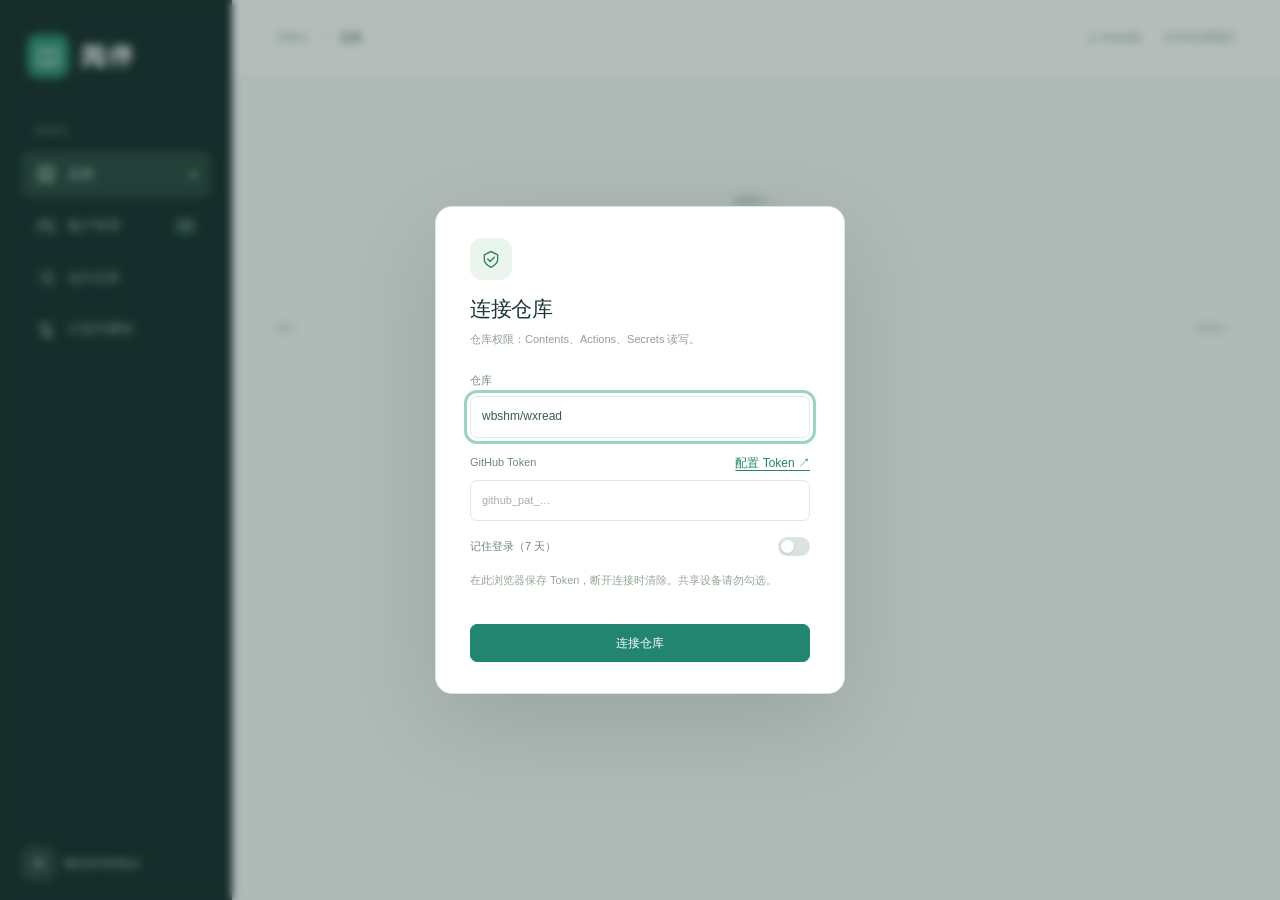
==== commit f408d505: "Recover QR sessions and run accounts sequentially with isolated credentials" ====
--- a/pages/index.html
+++ b/pages/index.html
@@ -4,7 +4,7 @@
   <meta charset="utf-8"><meta name="viewport" content="width=device-width,initial-scale=1">
   <title>阅伴 · 微信读书控制台</title><meta http-equiv="Content-Security-Policy" content="default-src 'self'; script-src 'self' 'wasm-unsafe-eval'; style-src 'self'; img-src 'self' data:; connect-src 'self' https://api.github.com; base-uri 'self'; form-action 'self'">
   <meta name="description" content="微信读书多账户管理">
-  <link rel="icon" href="./static/favicon.svg" type="image/svg+xml"><link rel="stylesheet" href="./static/style.css?v=e3573c5800"><script defer src="./static/libsodium.js?v=0a66b0fdfb"></script><script defer src="./static/libsodium-wrappers.js?v=828884732c"></script><script defer src="./static/github.js?v=95f7320fa6"></script><script defer src="./static/notifications.js?v=df425afe13"></script><script defer src="./static/app.js?v=532c3c7770"></script>
+  <link rel="icon" href="./static/favicon.svg" type="image/svg+xml"><link rel="stylesheet" href="./static/style.css?v=20ab6e3813"><script defer src="./static/libsodium.js?v=0a66b0fdfb"></script><script defer src="./static/libsodium-wrappers.js?v=828884732c"></script><script defer src="./static/github.js?v=b3a190d144"></script><script defer src="./static/notifications.js?v=df425afe13"></script><script defer src="./static/app.js?v=48fa663574"></script>
 </head>
 <body>
 <svg class="sprite" xmlns="http://www.w3.org/2000/svg"><defs>
@@ -50,7 +50,7 @@
   <form id="bind-form">
     <label>账户备注<input name="name" maxlength="80" placeholder="账户名称"></label>
     <div class="form-row"><label>目标时长（分钟）<input name="minutes" type="number" min="0.5" max="1440" step="0.5" value="20" required></label><label>通知邮箱（可选）<input name="email" type="email" placeholder="使用默认收件邮箱"></label></div>
-    <div id="qr-panel"><div id="qr-area" class="qr-area"><svg class="icon"><use href="#i-qr"/></svg><span>点击生成二维码</span></div><p id="qr-status" class="qr-status"></p><button id="qr-start" class="button primary full" type="submit">生成二维码<svg class="icon"><use href="#i-arrow"/></svg></button></div>
+    <div id="qr-panel"><div id="qr-area" class="qr-area"><svg class="icon"><use href="#i-qr"/></svg><span>点击生成二维码</span></div><p id="qr-status" class="qr-status"></p><button id="qr-start" class="button primary full" type="submit">生成二维码<svg class="icon"><use href="#i-arrow"/></svg></button><button id="qr-refresh" class="button full" type="button" hidden>刷新二维码</button></div>
     <div id="import-panel" hidden><label>微信读书 read 请求的 cURL<textarea name="curl" rows="5" placeholder="粘贴 read 请求的 cURL"></textarea></label><button class="button primary full" type="submit">导入并绑定</button></div>
     <p id="bind-error" class="form-error" role="alert"></p>
   </form>
@@ -63,8 +63,8 @@
   <form id="auth-form">
     <label>仓库<input name="repository" placeholder="owner/wxread" required autocomplete="off"></label>
     <label><span class="token-field-title">GitHub Token<a id="token-settings-link" class="token-settings-link" href="https://github.com/settings/personal-access-tokens" target="_blank" rel="noopener noreferrer">配置 Token ↗</a></span><input name="token" type="password" aria-label="GitHub Token" autocomplete="off" placeholder="github_pat_…" required></label>
-    <label class="toggle-label"><span>保持当前标签页连接</span><input name="remember" type="checkbox" class="switch"></label>
-    <p class="section-description">在当前标签页保存登录信息，12 小时内刷新可恢复；断开后清除。</p>
+    <label class="toggle-label"><span>记住登录（7 天）</span><input name="remember" type="checkbox" class="switch"></label>
+    <p class="section-description">在此浏览器保存 Token，断开连接时清除。共享设备请勿勾选。</p>
     <p id="auth-error" class="form-error" role="status"></p><button class="button primary full">连接仓库</button>
   </form>
 </dialog>
--- a/pages/static/style.css
+++ b/pages/static/style.css
@@ -8,3 +8,4 @@
 .token-field-title{display:flex;align-items:center;justify-content:space-between;gap:12px}.token-settings-link{color:var(--accent);font-size:12px;text-decoration:underline;text-underline-offset:3px}.token-settings-link:hover{color:var(--accent-dark)}
 
 .sidebar-footer{margin-top:auto}.schedule-link{display:block;margin:0 0 20px}.settings-layout .settings-status{margin:14px 0 0}.notification-settings{min-width:0}
+#qr-refresh{margin-top:10px}
